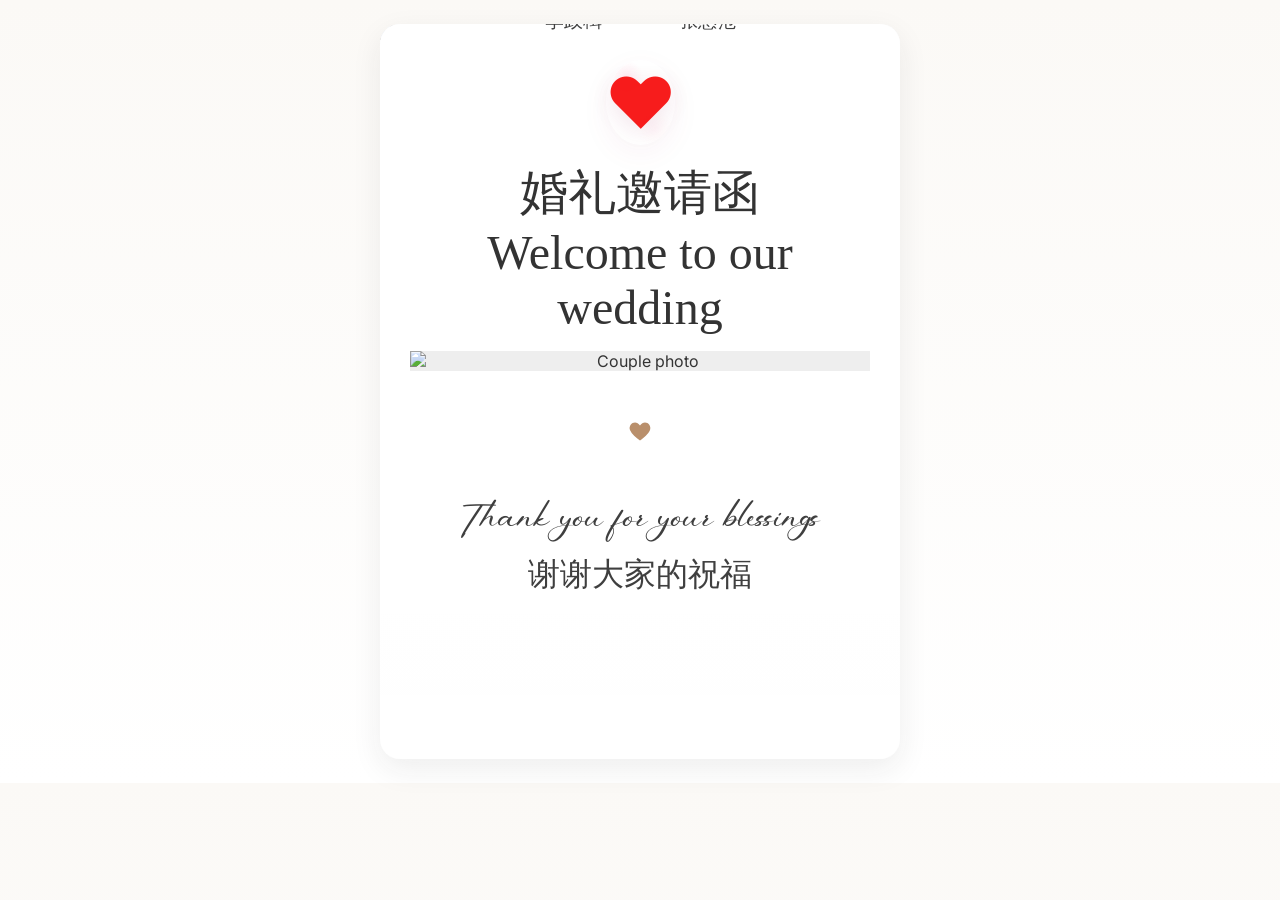
==== Invitation.html @ a746b394 "Initial commit" ====
<!doctype html>
<html lang="en">

<head>
	<meta charset="utf-8" />
	<meta name="viewport" content="width=device-width,initial-scale=1" />
	<title>Aaron & Fionne — Wedding Invitation</title>
	<meta name="description" content="E-invitation" />
	<link
		href="https://fonts.googleapis.com/css2?family=Playfair+Display:wght@400;700&family=Inter:wght@300;400;600&display=swap"
		rel="stylesheet">
	<link href="style.css" rel="stylesheet" />
	<script src="script.js"></script>
</head>

<body>
	<div class="invite-wrap" role="main">
		<div class="photo" id="photo">
			<img src="Images/KEN01933.jpg" alt="Couple photo" />
			<div class="image-overlay">
				<div class="image-date">3&nbsp;&nbsp;.&nbsp;&nbsp;7</div>
				<div class="image-chinese">我们的婚礼</div>
				<div class="image-english">Our Wedding</div>
			</div>

			<div class="name-overlay">
				<div>
					<div>
						Aaron
					</div>
					<div>
						李政穁
					</div>
				</div>
				<div class="separator">
					/
				</div>
				<div>
					<div>
						Fionne
					</div>
					<div>
						张惠范
					</div>
				</div>
			</div>
		</div>

		<div class="heart-spawn">
			<div class="heart-wrap" id="heartWrap">
				<div class="large-heart">❤</div>
			</div>
		</div>

		<div class="invitation">
			<div>婚礼邀请函</div>
			<div>Welcome to our wedding</div>
		</div>

		<div class="photo">
			<img src="Images/KEN01935.jpg" alt="Couple photo" />
		</div>

		<div class="heart-separator">
			<svg xmlns="http://www.w3.org/2000/svg" xmlns:xlink="http://www.w3.org/1999/xlink" width="25" height="25"
				viewBox="0 0 3750 3750">
				<path fill-rule="evenodd" fill="#b98f6b" fill-opacity="1"
					d="M 1133.289062 511.320312 C 618.332031 509.621094 162.609375 1032.890625 372.984375 1654.179688 C 615.015625 2268.519531 1285.769531 2803.085938 1875 3238.683594 C 2464.230469 2803.085938 3134.980469 2268.519531 3377.019531 1654.179688 C 3587.390625 1032.890625 3131.671875 509.621094 2616.710938 511.320312 C 2356.199219 512.179688 2087.269531 652.390625 1875 977.21875 C 1662.730469 652.390625 1393.808594 512.179688 1133.289062 511.320312 Z M 1133.289062 511.320312 " />
			</svg>
		</div>

		<div id="countdown" class="countdown" aria-live="polite">
			<div class="unit" data-unit="days">
				<div class="value" id="days">--</div>
				<span class="label">Days</span>
			</div>
			<div class="unit" data-unit="hours">
				<div class="value" id="hours">--</div>
				<span class="label">Hours</span>
			</div>
			<div class="unit" data-unit="minutes">
				<div class="value" id="minutes">--</div>
				<span class="label">Minutes</span>
			</div>
			<div class="unit" data-unit="seconds">
				<div class="value" id="seconds">--</div>
				<span class="label">Seconds</span>
			</div>
		</div>

		<div id="celebrate" class="celebrate" style="display:none;">
			<div>
				Thank you for your blessings
			</div>
			<div>
				谢谢大家的祝福
			</div>
		</div>

		<aside class="panel">
			<div class="photo" id="photo">
				<!-- Replace this image with your own photo; keep aspect ratio 3:2 -->
				<img
					src="https://images.unsplash.com/photo-1500048993953-df9a1f2f1f0b?q=80&w=1200&auto=format&fit=crop&ixlib=rb-4.0.3&s=placeholder"
					alt="Couple photo" />
			</div>

			<div class="info">
				<div style="font-family:Playfair Display,serif;font-size:20px;">You're invited</div>
				<div class="when">Ceremony · 6:00 PM</div>
				<div class="location">Grand Hotel — 123 Wedding St, Kuala Lumpur</div>
			</div>

			<div style="width:100%;display:flex;gap:12px;justify-content:center">
				<a class="btn btn-secondary" href="#" id="mapLink">View map</a>
				<a class="btn btn-secondary" href="#" id="contactLink">Contact</a>
			</div>
		</aside>
	</div>

	<!-- RSVP Modal -->
	<div class="modal" id="modal">
		<div class="modal-card" role="dialog" aria-modal="true" aria-labelledby="modalTitle">
			<h3 id="modalTitle">RSVP</h3>
			<div class="field">
				<label>Name</label>
				<input id="r_name" placeholder="Your full name" />
			</div>
			<div class="field">
				<label>Attending</label>
				<select id="r_attend">
					<option value="yes">Yes — I will attend</option>
					<option value="no">No — Sorry I can’t make it</option>
				</select>
			</div>
			<div class="field">
				<label>Message (optional)</label>
				<textarea id="r_msg" rows="3" placeholder="A short message"></textarea>
			</div>
			<div style="display:flex;gap:10px;justify-content:flex-end">
				<button class="btn btn-secondary" id="closeModal">Cancel</button>
				<button class="btn btn-primary" id="saveRsvp">Send RSVP</button>
			</div>
		</div>
	</div>

	<script>
		// ---- Replace these placeholders with your data ----
		const HOST = window.location.origin; // used to build calendar link if desired
		const event = {
			title: 'Aaron & Lina Wedding',
			start: '20260606T100000Z', // UTC time in YYYYMMDDTHHMMSSZ (edit to your actual UTC time)
			location: 'Grand Hotel, Kuala Lumpur',
			description: 'Join us to celebrate our wedding.'
		};
		// --------------------------------------------------

		const modal = document.getElementById('modal');
		document.getElementById('openRsvp').addEventListener('click', () => modal.style.display = 'flex');
		document.getElementById('closeModal').addEventListener('click', () => modal.style.display = 'none');

		document.getElementById('saveRsvp').addEventListener('click', () => {
			const name = document.getElementById('r_name').value.trim();
			const attend = document.getElementById('r_attend').value;
			const msg = document.getElementById('r_msg').value.trim();
			if (!name) { alert('Please enter your name'); return; }
			// For static hosting we save to localStorage as a demo. You can replace this with a fetch to Formspree/NetlifyForms.
			const replies = JSON.parse(localStorage.getItem('rsvps') || '[]');
			replies.push({ name, attend, msg, ts: new Date().toISOString() });
			localStorage.setItem('rsvps', JSON.stringify(replies));
			alert('Thank you — your RSVP has been recorded (demo).');
			modal.style.display = 'none';
		});

		// Add to calendar (simple ICS download)
		document.getElementById('addToCal').addEventListener('click', function (e) {
			e.preventDefault();
			const ics = [
				'BEGIN:VCALENDAR',
				'VERSION:2.0',
				'PRODID:-//YourWedding//EN',
				'BEGIN:VEVENT',
				'UID:' + (Date.now()) + '@yourwedding',
				'DTSTAMP:' + (new Date()).toISOString().replace(/[-:]/g, '').split('.')[0] + 'Z',
				'DTSTART:' + event.start,
				'SUMMARY:' + event.title,
				'LOCATION:' + event.location,
				'DESCRIPTION:' + event.description,
				'END:VEVENT',
				'END:VCALENDAR'
			].join('\r\n');
			const blob = new Blob([ics], { type: 'text/calendar' });
			const url = URL.createObjectURL(blob);
			const a = document.createElement('a'); a.href = url; a.download = 'invite.ics'; document.body.appendChild(a); a.click(); a.remove();
			URL.revokeObjectURL(url);
		});

		// Map link (uses Google Maps search)
		document.getElementById('mapLink').addEventListener('click', function (e) {
			e.preventDefault();
			const q = encodeURIComponent('Grand Hotel Kuala Lumpur');
			window.open('https://www.google.com/maps/search/?api=1&query=' + q, '_blank');
		});

		// Contact — opens mail client
		document.getElementById('contactLink').addEventListener('click', function (e) {
			e.preventDefault();
			window.location.href = 'mailto:youremail@example.com?subject=' + encodeURIComponent('Wedding RSVP/Question');
		});

		// small accessibility: close modal on outside click
		modal.addEventListener('click', (ev) => { if (ev.target === modal) modal.style.display = 'none'; });
	</script>
</body>

</html>
---- style.css ----
@font-face {
  font-family: "RusticRoadway";
  src: url("Fonts/RusticRoadway.otf") format("truetype");
  font-weight: normal;
  font-style: normal;
}

@font-face {
  font-family: "Hanyi";
  src: url("Fonts/HanyiSentySpringTripRegular.ttf") format("truetype");
  font-weight: normal;
  font-style: normal;
}

@keyframes pop {
  0% {
    transform: scale(1);
  }

  35% {
    transform: scale(1.12) rotate(-1deg);
  }

  70% {
    transform: scale(0.98) rotate(1deg);
  }

  100% {
    transform: scale(1);
  }
}

@keyframes heartbeat {
  0% {
    transform: scale(1) rotate(-8deg);
  }

  14% {
    transform: scale(1.12) rotate(-4deg);
  }

  28% {
    transform: scale(1) rotate(0deg);
  }

  42% {
    transform: scale(1.08) rotate(3deg);
  }

  100% {
    transform: scale(1) rotate(-8deg);
  }
}

@keyframes floatUp {
  0% {
    transform: translateY(40px) scale(0.9);
    opacity: 0;
  }

  10% {
    opacity: 1;
  }

  100% {
    transform: translateY(-200px) scale(1.05);
    opacity: 0;
  }
}

:root {
  --bg: #fbf9f6;
  --card: #ffffff;
  --accent: #b98f6b;
  --muted: #7a6d62;
  --shadow: 0 10px 30px rgba(36, 36, 36, 0.08);
  --radius: 18px;
}

* {
  box-sizing: border-box;
}

html,
body {
  height: auto;
}

body {
  margin: 0;
  font-family: Inter, system-ui, Arial;
  background: linear-gradient(180deg, var(--bg), #fff);
  color: #333;
  -webkit-font-smoothing: antialiased;
  -moz-osx-font-smoothing: grayscale;
  display: flex;
  align-items: center;
  justify-content: center;
  padding: 24px;
  overflow-y: auto;
}

.invite-wrap {
  position: relative;
  width: 100%;
  max-width: 520px;
  background: var(--card);
  border-radius: 20px;
  box-shadow: var(--shadow);
  overflow: hidden;
  display: grid;
  grid-template-columns: 1fr;
  min-height: auto;
  padding: 0 30px;
  gap: 1rem;
  text-align: center;

  .photo {
    width: auto;
    height: 100%;
    background: #eee;
    display: flex;
    align-items: center;
    justify-content: center;
    overflow: hidden;
    position: relative;
    &:first-of-type {
      margin: 0 -30px;

      &::before {
        content: "";
        position: absolute;
        top: 0;
        left: 0;
        width: 100%;
        height: min(20rem, 45vw);
        background: linear-gradient(
          to bottom,
          var(--card) 20%,
          transparent 100%
        );
        filter: blur(0px);
        z-index: 1;
      }

      &::after {
        content: "";
        position: absolute;
        bottom: 0;
        left: 0;
        width: 100%;
        height: min(20rem, 45vw);
        background: linear-gradient(to top, var(--card) 20%, transparent 100%);
        filter: blur(0px);
        z-index: 1;
      }
    }

    img {
      width: 100%;
      height: 100%;
      object-fit: cover;
    }

    .image-overlay {
      position: absolute;
      top: min(10vw, 5rem);
      font-family: "RusticRoadway";
      color: #3f3f3f;
      z-index: 2;

      .image-date,
      .image-english {
        font-style: italic;
        font-size: min(10vw, 2.5rem);
      }

      .image-chinese {
        font-size: min(15vw, 4rem);
        color: #3f3f3f;
      }
    }

    .name-overlay {
      position: absolute;
      bottom: 10px;
      font-family: "RusticRoadway";
      color: #3f3f3f;
      z-index: 2;
      display: flex;
      font-size: min(15vw, 1.2rem);

      .separator {
        margin: auto;
        padding: 0 30px;
      }
    }
  }

  .heart-separator {
    margin: 2rem 0;
    svg {
      width: 100%;
    }
  }

  .invitation {
    font-family: "Hanyi";
    font-size: min(10vw, 3rem);
  }

  .countdown {
    font-family: "RusticRoadway";
    display: flex;
    gap: 5px;
    align-items: center;
    justify-content: center;
    flex-wrap: wrap;
    color: #3f3f3f;

    .unit {
      min-width: 80px;
      transform-origin: center;
      transition: transform 0.25s ease;

      .value {
        font-weight: 700;
    		font-size: min(7vw, .8rem);
        letter-spacing: 0.6px;
      }

      .label {
        display: block;
        margin-top: 6px;
    		font-size: min(5vw, .6rem);
        text-transform: uppercase;
        letter-spacing: 1px;
      }
    }

    .unit.changed {
      animation: pop 0.45s cubic-bezier(0.2, 0.9, 0.3, 1);
    }
  }

  .heart-spawn {
    display: flex;
    align-items: center;
    justify-content: center;
    position: relative;
    color: #f71010;
    z-index: 3;

    .heart-wrap {
      border-radius: 50%;
      background: radial-gradient(
          circle at 30% 20%,
          rgba(255, 122, 162, 0.14),
          transparent 20%
        ),
        radial-gradient(
          circle at 70% 80%,
          rgba(255, 179, 201, 0.12),
          transparent 22%
        );
      position: relative;
      box-shadow: 0 8px 30px rgba(157, 42, 92, 0.05),
        inset 0 1px 0 rgba(255, 255, 255, 0.6);
    }

    .large-heart {
      font-size: 70px;
      transform-origin: center;
      animation: heartbeat 1.6s ease-in-out infinite;
      filter: drop-shadow(0 6px 12px rgba(157, 42, 92, 0.12));
      color: var(--accent1);
      opacity: 0.95;
    }

    /* floating hearts around */
    .floating-heart {
      position: absolute;
      top: 0;
      left: 0;
      pointer-events: none;
      font-size: 14px;
      opacity: 0.85;
      animation: floatUp linear forwards;
    }
  }

  .celebrate {
    font-family: "RusticRoadway";
    color: #3f3f3f;
    font-size: min(15vw, 2rem);
  }
}

.btn {
  padding: 12px 18px;
  border-radius: 12px;
  border: 0;
  cursor: pointer;
  font-weight: 600;
}

.btn-primary {
  background: var(--accent);
  color: white;
  box-shadow: 0 6px 18px rgba(185, 143, 107, 0.24);
}

.btn-secondary {
  background: transparent;
  border: 1px solid #eee;
  color: var(--muted);
}

.quote {
  font-style: italic;
  color: #a08b7b;
}

.info {
  width: 100%;
  display: flex;
  flex-direction: column;
  gap: 8px;
  align-items: center;
}

.info .when {
  font-weight: 600;
}

.location {
  font-size: 14px;
  color: var(--muted);
  text-align: center;
}

/* modal */
.modal {
  position: fixed;
  inset: 0;
  display: none;
  align-items: center;
  justify-content: center;
  background: rgba(0, 0, 0, 0.45);
  z-index: 50;
}

.modal-card {
  background: white;
  padding: 22px;
  border-radius: 14px;
  min-width: 320px;
  box-shadow: var(--shadow);
}

.field {
  display: flex;
  flex-direction: column;
  gap: 6px;
  margin-bottom: 12px;
}

input,
textarea {
  padding: 10px;
  border-radius: 8px;
  border: 1px solid #eee;
  font-size: 15px;
}

/* responsive */
@media (max-width: 520px) {
  body {
    padding: 0;
  }

  .invite-wrap {
    border-radius: 0;
  }
}
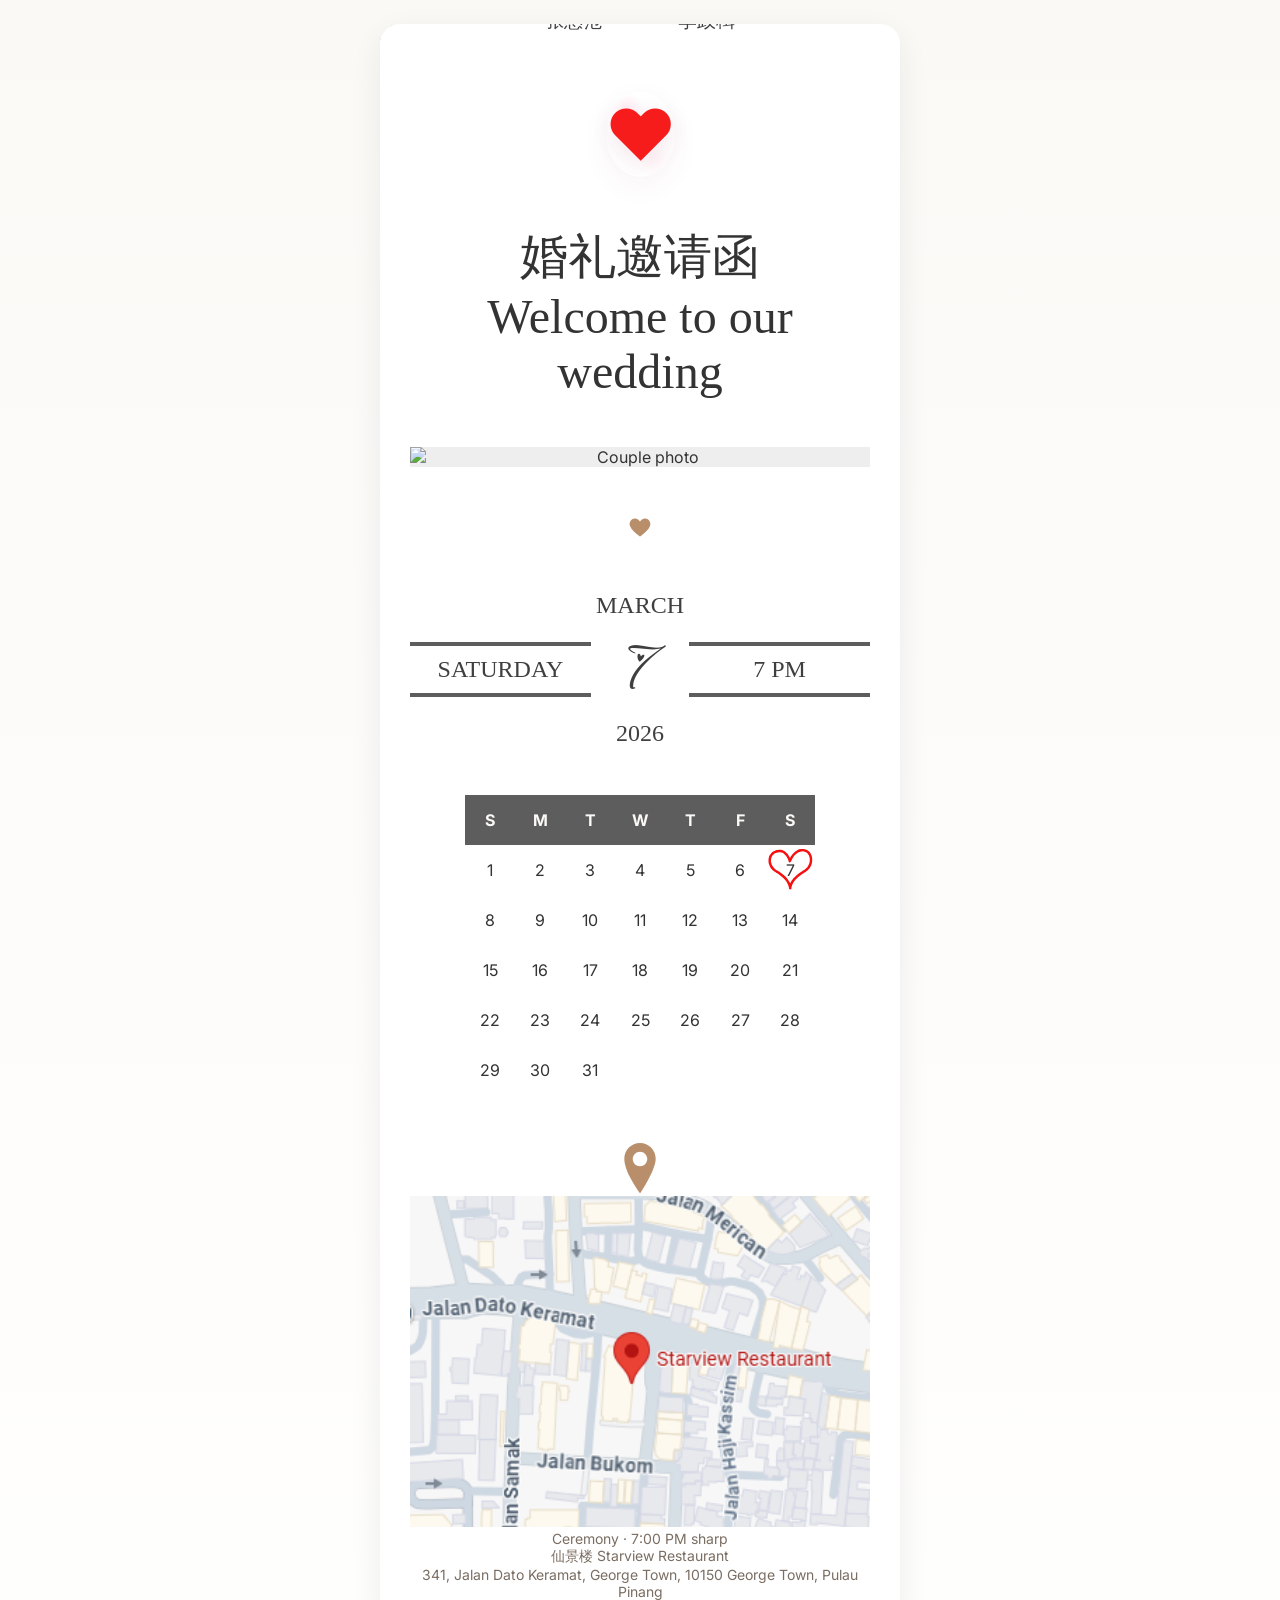
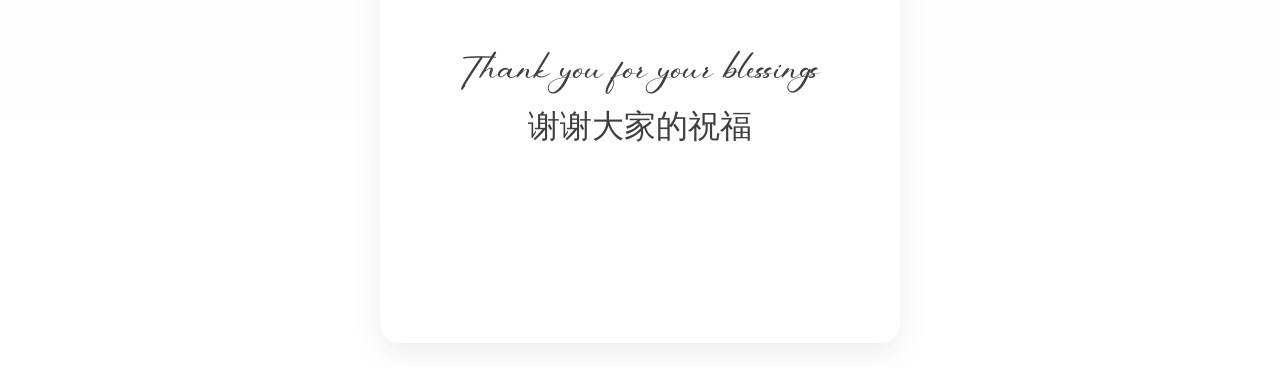
==== commit 52477da5: "Update" ====
--- a/Invitation.html
+++ b/Invitation.html
@@ -1,216 +1,382 @@
-<!doctype html>
+<!DOCTYPE html>
 <html lang="en">
-
-<head>
-	<meta charset="utf-8" />
-	<meta name="viewport" content="width=device-width,initial-scale=1" />
-	<title>Aaron & Fionne — Wedding Invitation</title>
-	<meta name="description" content="E-invitation" />
-	<link
-		href="https://fonts.googleapis.com/css2?family=Playfair+Display:wght@400;700&family=Inter:wght@300;400;600&display=swap"
-		rel="stylesheet">
-	<link href="style.css" rel="stylesheet" />
-	<script src="script.js"></script>
-</head>
-
-<body>
-	<div class="invite-wrap" role="main">
-		<div class="photo" id="photo">
-			<img src="Images/KEN01933.jpg" alt="Couple photo" />
-			<div class="image-overlay">
-				<div class="image-date">3&nbsp;&nbsp;.&nbsp;&nbsp;7</div>
-				<div class="image-chinese">我们的婚礼</div>
-				<div class="image-english">Our Wedding</div>
-			</div>
-
-			<div class="name-overlay">
-				<div>
-					<div>
-						Aaron
-					</div>
-					<div>
-						李政穁
-					</div>
-				</div>
-				<div class="separator">
-					/
-				</div>
-				<div>
-					<div>
-						Fionne
-					</div>
-					<div>
-						张惠范
-					</div>
-				</div>
-			</div>
-		</div>
-
-		<div class="heart-spawn">
-			<div class="heart-wrap" id="heartWrap">
-				<div class="large-heart">❤</div>
-			</div>
-		</div>
-
-		<div class="invitation">
-			<div>婚礼邀请函</div>
-			<div>Welcome to our wedding</div>
-		</div>
-
-		<div class="photo">
-			<img src="Images/KEN01935.jpg" alt="Couple photo" />
-		</div>
-
-		<div class="heart-separator">
-			<svg xmlns="http://www.w3.org/2000/svg" xmlns:xlink="http://www.w3.org/1999/xlink" width="25" height="25"
-				viewBox="0 0 3750 3750">
-				<path fill-rule="evenodd" fill="#b98f6b" fill-opacity="1"
-					d="M 1133.289062 511.320312 C 618.332031 509.621094 162.609375 1032.890625 372.984375 1654.179688 C 615.015625 2268.519531 1285.769531 2803.085938 1875 3238.683594 C 2464.230469 2803.085938 3134.980469 2268.519531 3377.019531 1654.179688 C 3587.390625 1032.890625 3131.671875 509.621094 2616.710938 511.320312 C 2356.199219 512.179688 2087.269531 652.390625 1875 977.21875 C 1662.730469 652.390625 1393.808594 512.179688 1133.289062 511.320312 Z M 1133.289062 511.320312 " />
-			</svg>
-		</div>
-
-		<div id="countdown" class="countdown" aria-live="polite">
-			<div class="unit" data-unit="days">
-				<div class="value" id="days">--</div>
-				<span class="label">Days</span>
-			</div>
-			<div class="unit" data-unit="hours">
-				<div class="value" id="hours">--</div>
-				<span class="label">Hours</span>
-			</div>
-			<div class="unit" data-unit="minutes">
-				<div class="value" id="minutes">--</div>
-				<span class="label">Minutes</span>
-			</div>
-			<div class="unit" data-unit="seconds">
-				<div class="value" id="seconds">--</div>
-				<span class="label">Seconds</span>
-			</div>
-		</div>
-
-		<div id="celebrate" class="celebrate" style="display:none;">
-			<div>
-				Thank you for your blessings
-			</div>
-			<div>
-				谢谢大家的祝福
-			</div>
-		</div>
-
-		<aside class="panel">
-			<div class="photo" id="photo">
-				<!-- Replace this image with your own photo; keep aspect ratio 3:2 -->
-				<img
-					src="https://images.unsplash.com/photo-1500048993953-df9a1f2f1f0b?q=80&w=1200&auto=format&fit=crop&ixlib=rb-4.0.3&s=placeholder"
-					alt="Couple photo" />
-			</div>
-
-			<div class="info">
-				<div style="font-family:Playfair Display,serif;font-size:20px;">You're invited</div>
-				<div class="when">Ceremony · 6:00 PM</div>
-				<div class="location">Grand Hotel — 123 Wedding St, Kuala Lumpur</div>
-			</div>
-
-			<div style="width:100%;display:flex;gap:12px;justify-content:center">
-				<a class="btn btn-secondary" href="#" id="mapLink">View map</a>
-				<a class="btn btn-secondary" href="#" id="contactLink">Contact</a>
-			</div>
-		</aside>
-	</div>
-
-	<!-- RSVP Modal -->
-	<div class="modal" id="modal">
-		<div class="modal-card" role="dialog" aria-modal="true" aria-labelledby="modalTitle">
-			<h3 id="modalTitle">RSVP</h3>
-			<div class="field">
-				<label>Name</label>
-				<input id="r_name" placeholder="Your full name" />
-			</div>
-			<div class="field">
-				<label>Attending</label>
-				<select id="r_attend">
-					<option value="yes">Yes — I will attend</option>
-					<option value="no">No — Sorry I can’t make it</option>
-				</select>
-			</div>
-			<div class="field">
-				<label>Message (optional)</label>
-				<textarea id="r_msg" rows="3" placeholder="A short message"></textarea>
-			</div>
-			<div style="display:flex;gap:10px;justify-content:flex-end">
-				<button class="btn btn-secondary" id="closeModal">Cancel</button>
-				<button class="btn btn-primary" id="saveRsvp">Send RSVP</button>
-			</div>
-		</div>
-	</div>
-
-	<script>
-		// ---- Replace these placeholders with your data ----
-		const HOST = window.location.origin; // used to build calendar link if desired
-		const event = {
-			title: 'Aaron & Lina Wedding',
-			start: '20260606T100000Z', // UTC time in YYYYMMDDTHHMMSSZ (edit to your actual UTC time)
-			location: 'Grand Hotel, Kuala Lumpur',
-			description: 'Join us to celebrate our wedding.'
-		};
-		// --------------------------------------------------
-
-		const modal = document.getElementById('modal');
-		document.getElementById('openRsvp').addEventListener('click', () => modal.style.display = 'flex');
-		document.getElementById('closeModal').addEventListener('click', () => modal.style.display = 'none');
-
-		document.getElementById('saveRsvp').addEventListener('click', () => {
-			const name = document.getElementById('r_name').value.trim();
-			const attend = document.getElementById('r_attend').value;
-			const msg = document.getElementById('r_msg').value.trim();
-			if (!name) { alert('Please enter your name'); return; }
-			// For static hosting we save to localStorage as a demo. You can replace this with a fetch to Formspree/NetlifyForms.
-			const replies = JSON.parse(localStorage.getItem('rsvps') || '[]');
-			replies.push({ name, attend, msg, ts: new Date().toISOString() });
-			localStorage.setItem('rsvps', JSON.stringify(replies));
-			alert('Thank you — your RSVP has been recorded (demo).');
-			modal.style.display = 'none';
-		});
-
-		// Add to calendar (simple ICS download)
-		document.getElementById('addToCal').addEventListener('click', function (e) {
-			e.preventDefault();
-			const ics = [
-				'BEGIN:VCALENDAR',
-				'VERSION:2.0',
-				'PRODID:-//YourWedding//EN',
-				'BEGIN:VEVENT',
-				'UID:' + (Date.now()) + '@yourwedding',
-				'DTSTAMP:' + (new Date()).toISOString().replace(/[-:]/g, '').split('.')[0] + 'Z',
-				'DTSTART:' + event.start,
-				'SUMMARY:' + event.title,
-				'LOCATION:' + event.location,
-				'DESCRIPTION:' + event.description,
-				'END:VEVENT',
-				'END:VCALENDAR'
-			].join('\r\n');
-			const blob = new Blob([ics], { type: 'text/calendar' });
-			const url = URL.createObjectURL(blob);
-			const a = document.createElement('a'); a.href = url; a.download = 'invite.ics'; document.body.appendChild(a); a.click(); a.remove();
-			URL.revokeObjectURL(url);
-		});
-
-		// Map link (uses Google Maps search)
-		document.getElementById('mapLink').addEventListener('click', function (e) {
-			e.preventDefault();
-			const q = encodeURIComponent('Grand Hotel Kuala Lumpur');
-			window.open('https://www.google.com/maps/search/?api=1&query=' + q, '_blank');
-		});
-
-		// Contact — opens mail client
-		document.getElementById('contactLink').addEventListener('click', function (e) {
-			e.preventDefault();
-			window.location.href = 'mailto:youremail@example.com?subject=' + encodeURIComponent('Wedding RSVP/Question');
-		});
-
-		// small accessibility: close modal on outside click
-		modal.addEventListener('click', (ev) => { if (ev.target === modal) modal.style.display = 'none'; });
-	</script>
-</body>
-
-</html>+  <head>
+    <meta charset="utf-8" />
+    <meta name="viewport" content="width=device-width,initial-scale=1" />
+    <title>Aaron & Fionne — Wedding Invitation</title>
+    <meta name="description" content="E-invitation" />
+    <link
+      href="https://fonts.googleapis.com/css2?family=Playfair+Display:wght@400;700&family=Inter:wght@300;400;600&display=swap"
+      rel="stylesheet"
+    />
+    <link href="style.css" rel="stylesheet" />
+    <script src="script.js"></script>
+  </head>
+
+  <body>
+    <div class="invite-wrap" role="main">
+      <div class="photo" id="photo">
+        <img src="Images/KEN01933.jpg" alt="Couple photo" />
+        <div class="image-overlay">
+          <div class="image-date">3&nbsp;&nbsp;.&nbsp;&nbsp;7</div>
+          <div class="image-chinese">我们的婚礼</div>
+          <div class="image-english">Our Wedding</div>
+        </div>
+
+        <div class="name-overlay">
+          <div>
+            <div>Fionne</div>
+            <div>张惠范</div>
+          </div>
+          <div class="separator">/</div>
+          <div>
+            <div>Aaron</div>
+            <div>李政穁</div>
+          </div>
+        </div>
+      </div>
+
+      <div class="heart-spawn">
+        <div class="heart-wrap" id="heartWrap">
+          <div class="large-heart">❤</div>
+        </div>
+      </div>
+
+      <div class="invitation">
+        <div>婚礼邀请函</div>
+        <div>Welcome to our wedding</div>
+      </div>
+
+      <div class="photo">
+        <img src="Images/KEN01935.jpg" alt="Couple photo" />
+      </div>
+
+      <div class="heart-separator">
+        <svg
+          xmlns="http://www.w3.org/2000/svg"
+          xmlns:xlink="http://www.w3.org/1999/xlink"
+          width="25"
+          height="25"
+          viewBox="0 0 3750 3750"
+        >
+          <path
+            fill-rule="evenodd"
+            fill="#b98f6b"
+            fill-opacity="1"
+            d="M 1133.289062 511.320312 C 618.332031 509.621094 162.609375 1032.890625 372.984375 1654.179688 C 615.015625 2268.519531 1285.769531 2803.085938 1875 3238.683594 C 2464.230469 2803.085938 3134.980469 2268.519531 3377.019531 1654.179688 C 3587.390625 1032.890625 3131.671875 509.621094 2616.710938 511.320312 C 2356.199219 512.179688 2087.269531 652.390625 1875 977.21875 C 1662.730469 652.390625 1393.808594 512.179688 1133.289062 511.320312 Z M 1133.289062 511.320312 "
+          />
+        </svg>
+      </div>
+
+      <div class="date">
+        <div class="date-side">SATURDAY</div>
+        <div class="date-middle">
+          <div>MARCH</div>
+          <div class="date-date">7</div>
+          <div>2026</div>
+        </div>
+        <div class="date-side">7 PM</div>
+      </div>
+
+      <div class="calendar">
+        <table class="calendar-table">
+          <thead>
+            <tr>
+              <th>S</th>
+              <th>M</th>
+              <th>T</th>
+              <th>W</th>
+              <th>T</th>
+              <th>F</th>
+              <th>S</th>
+            </tr>
+          </thead>
+          <tbody>
+            <tr>
+              <td>1</td>
+              <td>2</td>
+              <td>3</td>
+              <td>4</td>
+              <td>5</td>
+              <td>6</td>
+              <td class="wedding-day">
+                7
+                <span class="wedding-heart">
+                  <svg
+                    xmlns="http://www.w3.org/2000/svg"
+                    xmlns:xlink="http://www.w3.org/1999/xlink"
+                    viewBox="0 0 5000 5000"
+                  >
+                    <path
+                      fill-rule="evenodd"
+                      fill="#f71010"
+                      fill-opacity="1"
+                      stroke="#f71010"
+                      stroke-width="1.5"
+                      vector-effect="non-scaling-stroke"
+                      d="M 2486.929688 1682.75 C 2569.671875 1501.21875 2674.558594 1326.75 2805.28125 1167.648438 C 2934.988281 1009.78125 3093.601562 865.929688 3291.050781 771.828125 C 3385.378906 726.878906 3487.601562 694.429688 3593.851562 679.019531 C 3680.078125 666.519531 3768.269531 664 3855.128906 673 C 3915.511719 679.261719 3974.738281 691.230469 4031.800781 709.5 C 4073.488281 722.839844 4114.28125 738.808594 4152.5 758.539062 C 4191.441406 778.640625 4228.558594 801.070312 4263.199219 826.441406 C 4288.238281 844.769531 4312.078125 864.351562 4334.578125 885.019531 C 4449.371094 990.519531 4526.449219 1122.578125 4576.769531 1259.980469 C 4598.679688 1319.808594 4615.5 1381.308594 4626.648438 1443.339844 C 4639.109375 1512.589844 4646.648438 1582.230469 4648.28125 1652.320312 C 4649.679688 1713.039062 4647.039062 1773.839844 4640.558594 1834.308594 C 4608.398438 2134.238281 4479.800781 2432.101562 4246.539062 2658.171875 C 4212.148438 2691.488281 4175.300781 2722.960938 4136.628906 2752.53125 C 4108.269531 2774.230469 4078.929688 2795.078125 4048.410156 2814.460938 C 4013.71875 2836.488281 3977.308594 2856.429688 3941.351562 2876.820312 C 3899.03125 2900.820312 3888.050781 2906.800781 3850.710938 2928.808594 C 3770.25 2976.230469 3691.628906 3026.039062 3615.25 3078.300781 C 3382.238281 3237.75 3167.378906 3418.558594 2989.429688 3625.140625 C 2879.011719 3753.308594 2781.78125 3891.199219 2708.53125 4038.3125 C 2658.730469 4138.3125 2617.25 4241.414062 2591.179688 4348.117188 C 2577.769531 4402.972656 2567.28125 4458.695312 2565.890625 4514.867188 L 2565.878906 4514.867188 L 2565.890625 4515.867188 C 2565.730469 4542.113281 2544.46875 4563.34375 2518.230469 4563.460938 C 2489.421875 4563.589844 2469.488281 4538.621094 2470.140625 4515.296875 L 2470.128906 4515.296875 C 2468.441406 4460.285156 2458.378906 4405.800781 2445.75 4351.96875 C 2424.398438 4261 2391.519531 4172.445312 2352.808594 4086 C 2297.871094 3963.320312 2226.429688 3846.820312 2144.078125 3736.378906 C 1979.191406 3515.269531 1770.039062 3321.53125 1537.988281 3152.539062 C 1435.628906 3078.011719 1328.449219 3008.359375 1217.628906 2943.589844 C 1163.070312 2911.699219 1107.039062 2881.691406 1053.539062 2848.441406 C 1004.191406 2817.769531 957.34375 2784.328125 912.410156 2748.941406 C 873.644531 2718.410156 836.882812 2685.820312 802.011719 2651.949219 C 705.761719 2558.460938 624.492188 2453.339844 562.335938 2340.140625 C 440.839844 2118.871094 391.652344 1867.738281 422.714844 1624.070312 C 449.867188 1411.109375 543.566406 1200.390625 708.210938 1038.828125 C 779.949219 968.429688 864.855469 907.589844 959.542969 861.738281 C 982.84375 850.460938 999.601562 842.839844 1023.820312 833.101562 C 1078.539062 811.089844 1135.71875 793.828125 1193.980469 780.378906 C 1311.171875 753.320312 1434.628906 742.550781 1555.210938 756.871094 C 1598.160156 761.96875 1640.390625 770.738281 1681.679688 782.128906 C 1729.519531 795.328125 1775.929688 811.75 1819.929688 832.761719 C 1865.039062 854.300781 1908.449219 879.058594 1949.179688 906.398438 C 2123.160156 1023.179688 2246.671875 1187.710938 2339.898438 1358.421875 C 2355.058594 1386.171875 2369.960938 1415.191406 2383.71875 1443.300781 C 2399.410156 1475.351562 2415.011719 1509.328125 2429.351562 1541.921875 C 2449.828125 1588.460938 2469.128906 1635.390625 2486.929688 1682.75 Z M 2518.199219 4252.199219 C 2460.640625 4060.046875 2364.128906 3877.96875 2243.039062 3709.898438 C 2153.480469 3585.589844 2050.539062 3468.648438 1937.238281 3359.949219 C 1832.769531 3259.710938 1719.351562 3166.441406 1600.210938 3079.441406 C 1507.210938 3011.53125 1410.480469 2947.621094 1310.609375 2887.488281 C 1280.269531 2869.21875 1262.339844 2858.738281 1232.351562 2841.589844 C 1196.96875 2821.359375 1161.140625 2801.679688 1126.421875 2780.601562 C 1074.78125 2749.261719 1025.519531 2715.398438 978.367188 2679.140625 C 930.710938 2642.480469 886.28125 2602.480469 845.09375 2560.359375 C 661.371094 2372.480469 545.175781 2136.988281 516.082031 1891.820312 C 494.886719 1713.21875 519.316406 1529 596.632812 1361.941406 C 621.421875 1308.378906 651.695312 1256.691406 687.648438 1208.109375 C 702.03125 1188.679688 717.210938 1169.578125 733.550781 1151.339844 C 761.121094 1120.570312 790.628906 1091.300781 822.78125 1064.058594 C 863.214844 1029.800781 907.007812 998.679688 954.484375 972.050781 C 1012.839844 939.308594 1075.980469 912.890625 1141.519531 892.910156 C 1226.621094 866.96875 1315.289062 851.308594 1405.359375 846.878906 C 1446.089844 844.871094 1487.121094 846.269531 1527.609375 850.480469 C 1590.839844 857.050781 1653.078125 870.648438 1711.96875 891.730469 C 1805.550781 925.21875 1890.308594 975.71875 1963.699219 1035.878906 C 2021.320312 1083.121094 2072.039062 1136.148438 2118.859375 1191.558594 C 2155.910156 1235.421875 2189.851562 1281.351562 2221.089844 1328.488281 C 2273.179688 1407.089844 2317.550781 1489.609375 2353.921875 1574.601562 C 2389.019531 1656.640625 2418.148438 1740.738281 2436.691406 1826.839844 C 2441.648438 1847.160156 2459.371094 1861.808594 2480.261719 1862.878906 C 2501.148438 1863.960938 2520.269531 1851.191406 2527.289062 1831.480469 C 2562.699219 1736.691406 2607.390625 1644.738281 2656.921875 1554.910156 C 2718.328125 1443.519531 2789.140625 1336.070312 2871.601562 1235.359375 C 2900.578125 1199.980469 2931.121094 1165.699219 2962.800781 1132.109375 C 3002.859375 1089.628906 3046.378906 1049.328125 3092.261719 1011.570312 C 3179.410156 939.828125 3277.960938 876.339844 3387.730469 833.121094 C 3431.980469 815.699219 3477.488281 800.96875 3524.320312 789.648438 C 3571.140625 778.339844 3618.890625 770.519531 3667.179688 765.828125 C 3744.078125 758.351562 3822.941406 762.140625 3898.78125 775.171875 C 3953.890625 784.640625 4007.71875 799.761719 4058.410156 820.859375 C 4091.660156 834.691406 4123.789062 850.878906 4154.140625 869.050781 C 4289.539062 950.058594 4386.480469 1072.351562 4449.378906 1202.640625 C 4466.371094 1237.820312 4480.660156 1273.769531 4493.53125 1310.230469 C 4503.890625 1339.601562 4512.5 1369.519531 4519.808594 1399.558594 C 4528.820312 1436.570312 4536.519531 1473.890625 4541.46875 1511.488281 C 4548.550781 1565.300781 4552.328125 1619.289062 4553.578125 1673.429688 C 4555.210938 1744.410156 4549.820312 1815.539062 4537.949219 1885.769531 C 4524.089844 1967.769531 4504.5 2049.140625 4475.929688 2128.269531 C 4402.050781 2332.859375 4273.160156 2525.960938 4088.121094 2669.808594 C 4058 2693.21875 4026.589844 2715.300781 3993.941406 2735.988281 C 3958.949219 2758.171875 3921.890625 2777.851562 3885.660156 2798.398438 C 3852.988281 2816.929688 3821.898438 2834.980469 3789.738281 2854.160156 C 3659.558594 2931.820312 3534.210938 3015.269531 3414.351562 3104.570312 C 3333.050781 3165.148438 3254.949219 3229.089844 3180.371094 3295.859375 C 3097.890625 3369.710938 3019.550781 3447.230469 2947.089844 3528.628906 C 2912.339844 3567.671875 2879.121094 3607.699219 2847.058594 3648.421875 C 2813.511719 3691.03125 2781.21875 3734.359375 2751 3778.808594 C 2650.28125 3926.941406 2569.179688 4085.789062 2518.199219 4252.199219 "
+                    />
+                  </svg>
+                </span>
+              </td>
+            </tr>
+            <tr>
+              <td>8</td>
+              <td>9</td>
+              <td>10</td>
+              <td>11</td>
+              <td>12</td>
+              <td>13</td>
+              <td>14</td>
+            </tr>
+            <tr>
+              <td>15</td>
+              <td>16</td>
+              <td>17</td>
+              <td>18</td>
+              <td>19</td>
+              <td>20</td>
+              <td>21</td>
+            </tr>
+            <tr>
+              <td>22</td>
+              <td>23</td>
+              <td>24</td>
+              <td>25</td>
+              <td>26</td>
+              <td>27</td>
+              <td>28</td>
+            </tr>
+            <tr>
+              <td>29</td>
+              <td>30</td>
+              <td>31</td>
+              <td></td>
+              <td></td>
+              <td></td>
+              <td></td>
+            </tr>
+          </tbody>
+        </table>
+      </div>
+
+      <div class="location">
+        <div class="location-icon">
+          <svg
+            fill="#b98f6b"
+            version="1.1"
+            xmlns="http://www.w3.org/2000/svg"
+            xmlns:xlink="http://www.w3.org/1999/xlink"
+            width="50px"
+            height="50px"
+            viewBox="0 0 425.963 425.963"
+            xml:space="preserve"
+          >
+            <g>
+              <path
+                d="M213.285,0h-0.608C139.114,0,79.268,59.826,79.268,133.361c0,48.202,21.952,111.817,65.246,189.081
+		c32.098,57.281,64.646,101.152,64.972,101.588c0.906,1.217,2.334,1.934,3.847,1.934c0.043,0,0.087,0,0.13-0.002
+		c1.561-0.043,3.002-0.842,3.868-2.143c0.321-0.486,32.637-49.287,64.517-108.976c43.03-80.563,64.848-141.624,64.848-181.482
+		C346.693,59.825,286.846,0,213.285,0z M274.865,136.62c0,34.124-27.761,61.884-61.885,61.884
+		c-34.123,0-61.884-27.761-61.884-61.884s27.761-61.884,61.884-61.884C247.104,74.736,274.865,102.497,274.865,136.62z"
+              />
+            </g>
+          </svg>
+        </div>
+        <div class="location-map">
+          <a href="#">
+            <img src="Images/map.png" alt="仙景楼 Starview Restaurant"/>
+          </a>
+        </div>
+        <div>Ceremony · 7:00 PM sharp</div>
+        <div>仙景楼 Starview Restaurant</div>
+        <div>
+          341, Jalan Dato Keramat, George Town, 10150 George Town, Pulau Pinang
+        </div>
+      </div>
+
+      <div class="see-you-text-english hide">See you in</div>
+
+      <div id="countdown" class="countdown hide" aria-live="polite">
+        <div class="unit" data-unit="days">
+          <div class="value" id="days">--</div>
+          <span class="label">Days</span>
+        </div>
+        <div class="unit" data-unit="hours">
+          <div class="value" id="hours">--</div>
+          <span class="label">Hours</span>
+        </div>
+        <div class="unit" data-unit="minutes">
+          <div class="value" id="minutes">--</div>
+          <span class="label">Minutes</span>
+        </div>
+        <div class="unit" data-unit="seconds">
+          <div class="value" id="seconds">--</div>
+          <span class="label">Seconds</span>
+        </div>
+      </div>
+
+      <div class="see-you-text-chinese hide">我们到时见!</div>
+
+      <div id="celebrate" class="celebrate" style="display: none">
+        <div>Thank you for your blessings</div>
+        <div>谢谢大家的祝福</div>
+      </div>
+
+      <aside class="panel">
+        <div class="photo" id="photo">
+          <!-- Replace this image with your own photo; keep aspect ratio 3:2 -->
+          <img
+            src="https://images.unsplash.com/photo-1500048993953-df9a1f2f1f0b?q=80&w=1200&auto=format&fit=crop&ixlib=rb-4.0.3&s=placeholder"
+            alt="Couple photo"
+          />
+        </div>
+
+        <div class="info">
+          <div style="font-family: Playfair Display, serif; font-size: 20px">
+            You're invited
+          </div>
+          <div class="when">Ceremony · 6:00 PM</div>
+          <div class="location">Grand Hotel — 123 Wedding St, Kuala Lumpur</div>
+        </div>
+
+        <div
+          style="width: 100%; display: flex; gap: 12px; justify-content: center"
+        >
+          <a class="btn btn-secondary" href="#" id="mapLink">View map</a>
+          <a class="btn btn-secondary" href="#" id="contactLink">Contact</a>
+        </div>
+      </aside>
+    </div>
+
+    <!-- RSVP Modal -->
+    <div class="modal" id="modal">
+      <div
+        class="modal-card"
+        role="dialog"
+        aria-modal="true"
+        aria-labelledby="modalTitle"
+      >
+        <h3 id="modalTitle">RSVP</h3>
+        <div class="field">
+          <label>Name</label>
+          <input id="r_name" placeholder="Your full name" />
+        </div>
+        <div class="field">
+          <label>Attending</label>
+          <select id="r_attend">
+            <option value="yes">Yes — I will attend</option>
+            <option value="no">No — Sorry I can’t make it</option>
+          </select>
+        </div>
+        <div class="field">
+          <label>Message (optional)</label>
+          <textarea
+            id="r_msg"
+            rows="3"
+            placeholder="A short message"
+          ></textarea>
+        </div>
+        <div style="display: flex; gap: 10px; justify-content: flex-end">
+          <button class="btn btn-secondary" id="closeModal">Cancel</button>
+          <button class="btn btn-primary" id="saveRsvp">Send RSVP</button>
+        </div>
+      </div>
+    </div>
+
+    <script>
+      // ---- Replace these placeholders with your data ----
+      const HOST = window.location.origin; // used to build calendar link if desired
+      const event = {
+        title: "Aaron & Lina Wedding",
+        start: "20260606T100000Z", // UTC time in YYYYMMDDTHHMMSSZ (edit to your actual UTC time)
+        location: "Grand Hotel, Kuala Lumpur",
+        description: "Join us to celebrate our wedding.",
+      };
+      // --------------------------------------------------
+
+      const modal = document.getElementById("modal");
+      document
+        .getElementById("openRsvp")
+        .addEventListener("click", () => (modal.style.display = "flex"));
+      document
+        .getElementById("closeModal")
+        .addEventListener("click", () => (modal.style.display = "none"));
+
+      document.getElementById("saveRsvp").addEventListener("click", () => {
+        const name = document.getElementById("r_name").value.trim();
+        const attend = document.getElementById("r_attend").value;
+        const msg = document.getElementById("r_msg").value.trim();
+        if (!name) {
+          alert("Please enter your name");
+          return;
+        }
+        // For static hosting we save to localStorage as a demo. You can replace this with a fetch to Formspree/NetlifyForms.
+        const replies = JSON.parse(localStorage.getItem("rsvps") || "[]");
+        replies.push({ name, attend, msg, ts: new Date().toISOString() });
+        localStorage.setItem("rsvps", JSON.stringify(replies));
+        alert("Thank you — your RSVP has been recorded (demo).");
+        modal.style.display = "none";
+      });
+
+      // Add to calendar (simple ICS download)
+      document
+        .getElementById("addToCal")
+        .addEventListener("click", function (e) {
+          e.preventDefault();
+          const ics = [
+            "BEGIN:VCALENDAR",
+            "VERSION:2.0",
+            "PRODID:-//YourWedding//EN",
+            "BEGIN:VEVENT",
+            "UID:" + Date.now() + "@yourwedding",
+            "DTSTAMP:" +
+              new Date().toISOString().replace(/[-:]/g, "").split(".")[0] +
+              "Z",
+            "DTSTART:" + event.start,
+            "SUMMARY:" + event.title,
+            "LOCATION:" + event.location,
+            "DESCRIPTION:" + event.description,
+            "END:VEVENT",
+            "END:VCALENDAR",
+          ].join("\r\n");
+          const blob = new Blob([ics], { type: "text/calendar" });
+          const url = URL.createObjectURL(blob);
+          const a = document.createElement("a");
+          a.href = url;
+          a.download = "invite.ics";
+          document.body.appendChild(a);
+          a.click();
+          a.remove();
+          URL.revokeObjectURL(url);
+        });
+
+      // Map link (uses Google Maps search)
+      document
+        .getElementById("mapLink")
+        .addEventListener("click", function (e) {
+          e.preventDefault();
+          const q = encodeURIComponent("Grand Hotel Kuala Lumpur");
+          window.open(
+            "https://www.google.com/maps/search/?api=1&query=" + q,
+            "_blank"
+          );
+        });
+
+      // Contact — opens mail client
+      document
+        .getElementById("contactLink")
+        .addEventListener("click", function (e) {
+          e.preventDefault();
+          window.location.href =
+            "mailto:youremail@example.com?subject=" +
+            encodeURIComponent("Wedding RSVP/Question");
+        });
+
+      // small accessibility: close modal on outside click
+      modal.addEventListener("click", (ev) => {
+        if (ev.target === modal) modal.style.display = "none";
+      });
+    </script>
+  </body>
+</html>
--- a/style.css
+++ b/style.css
@@ -12,6 +12,27 @@
   font-style: normal;
 }
 
+@font-face {
+  font-family: "Lucy";
+  src: url("Fonts/LucySaidOkPersonalUse.ttf") format("truetype");
+  font-weight: normal;
+  font-style: normal;
+}
+
+@font-face {
+  font-family: "WastedVindey";
+  src: url("Fonts/Wasted-Vindey.ttf") format("truetype");
+  font-weight: normal;
+  font-style: normal;
+}
+
+@font-face {
+  font-family: "LoveLight";
+  src: url("Fonts/LoveLight-Regular.ttf") format("truetype");
+  font-weight: normal;
+  font-style: normal;
+}
+
 @keyframes pop {
   0% {
     transform: scale(1);
@@ -73,6 +94,9 @@
   --card: #ffffff;
   --accent: #b98f6b;
   --muted: #7a6d62;
+  --heart-red: #f71010;
+  --word: #3f3f3f;
+  --word-light: #5d5d5d;
   --shadow: 0 10px 30px rgba(36, 36, 36, 0.08);
   --radius: 18px;
 }
@@ -112,7 +136,7 @@
   grid-template-columns: 1fr;
   min-height: auto;
   padding: 0 30px;
-  gap: 1rem;
+  gap: 3rem;
   text-align: center;
 
   .photo {
@@ -166,7 +190,7 @@
       position: absolute;
       top: min(10vw, 5rem);
       font-family: "RusticRoadway";
-      color: #3f3f3f;
+      color: var(--word);
       z-index: 2;
 
       .image-date,
@@ -177,7 +201,7 @@
 
       .image-chinese {
         font-size: min(15vw, 4rem);
-        color: #3f3f3f;
+        color: var(--word);
       }
     }
 
@@ -185,20 +209,27 @@
       position: absolute;
       bottom: 10px;
       font-family: "RusticRoadway";
-      color: #3f3f3f;
+      color: var(--word);
       z-index: 2;
       display: flex;
-      font-size: min(15vw, 1.2rem);
+      font-size: 1.2rem;
 
       .separator {
         margin: auto;
         padding: 0 30px;
       }
+
+      @media (max-width: 424px) {
+        font-size: 4.5cqi;
+        .separator {
+          margin: auto;
+          padding: 0 6cqi;
+        }
+      }
     }
   }
 
   .heart-separator {
-    margin: 2rem 0;
     svg {
       width: 100%;
     }
@@ -207,6 +238,97 @@
   .invitation {
     font-family: "Hanyi";
     font-size: min(10vw, 3rem);
+  }
+
+  .date {
+    color: var(--word);
+    font-family: "Times New Roman";
+    font-size: 1.5rem;
+    width: 100%;
+    display: flex;
+    justify-content: center;
+
+    .date-side {
+      padding: 10px 0;
+      border-top: 4px solid var(--word-light);
+      border-bottom: 4px solid var(--word-light);
+      align-self: center;
+      flex: 1;
+    }
+
+    .date-middle {
+      padding: 0 5px;
+      .date-date {
+        font-size: 4.5rem;
+        font-family: "LoveLight";
+      }
+    }
+
+    @media (max-width: 424px) {
+      font-size: 5cqi;
+
+      .date-middle {
+        .date-date {
+          font-size: 4rem;
+        }
+      }
+    }
+  }
+
+  .calendar {
+    display: flex;
+    justify-content: center;
+
+    .calendar-table {
+      border-spacing: 0;
+      th {
+        background-color: var(--word-light);
+        color: var(--bg);
+      }
+      th,
+      td {
+        width: 50px;
+        height: 50px;
+        position: relative;
+
+        .wedding-heart {
+          position: absolute;
+          top: -2px;
+          left: 0;
+          transform-origin: center;
+          animation: heartbeat 1.6s ease-in-out infinite;
+
+          svg {
+            width: 50px;
+            height: 50px;
+          }
+        }
+      }
+
+      @media (max-width: 424px) {
+        th,
+        td {
+          width: 12cqi;
+          height: 12cqi;
+
+          .wedding-heart {
+            svg {
+              width: 12cqi;
+              height: 12cqi;
+            }
+          }
+        }
+      }
+    }
+  }
+
+  .location{
+    .location-map{
+      img{
+        width: 100%;
+        height: auto;
+      }
+    }
   }
 
   .countdown {
@@ -216,7 +338,7 @@
     align-items: center;
     justify-content: center;
     flex-wrap: wrap;
-    color: #3f3f3f;
+    color: var(--word);
 
     .unit {
       min-width: 80px;
@@ -225,14 +347,14 @@
 
       .value {
         font-weight: 700;
-    		font-size: min(7vw, .8rem);
+        font-size: min(7vw, 0.8rem);
         letter-spacing: 0.6px;
       }
 
       .label {
         display: block;
         margin-top: 6px;
-    		font-size: min(5vw, .6rem);
+        font-size: min(5vw, 0.6rem);
         text-transform: uppercase;
         letter-spacing: 1px;
       }
@@ -241,6 +363,17 @@
     .unit.changed {
       animation: pop 0.45s cubic-bezier(0.2, 0.9, 0.3, 1);
     }
+  }
+
+  .see-you-text-english {
+    font-family: 'RusticRoadway';
+    font-size: 2.5rem;
+  }
+
+
+  .see-you-text-chinese {
+    font-family: 'Hanyi';
+    font-size: 2.5rem;
   }
 
   .heart-spawn {
@@ -248,7 +381,7 @@
     align-items: center;
     justify-content: center;
     position: relative;
-    color: #f71010;
+    color: var(--heart-red);
     z-index: 3;
 
     .heart-wrap {
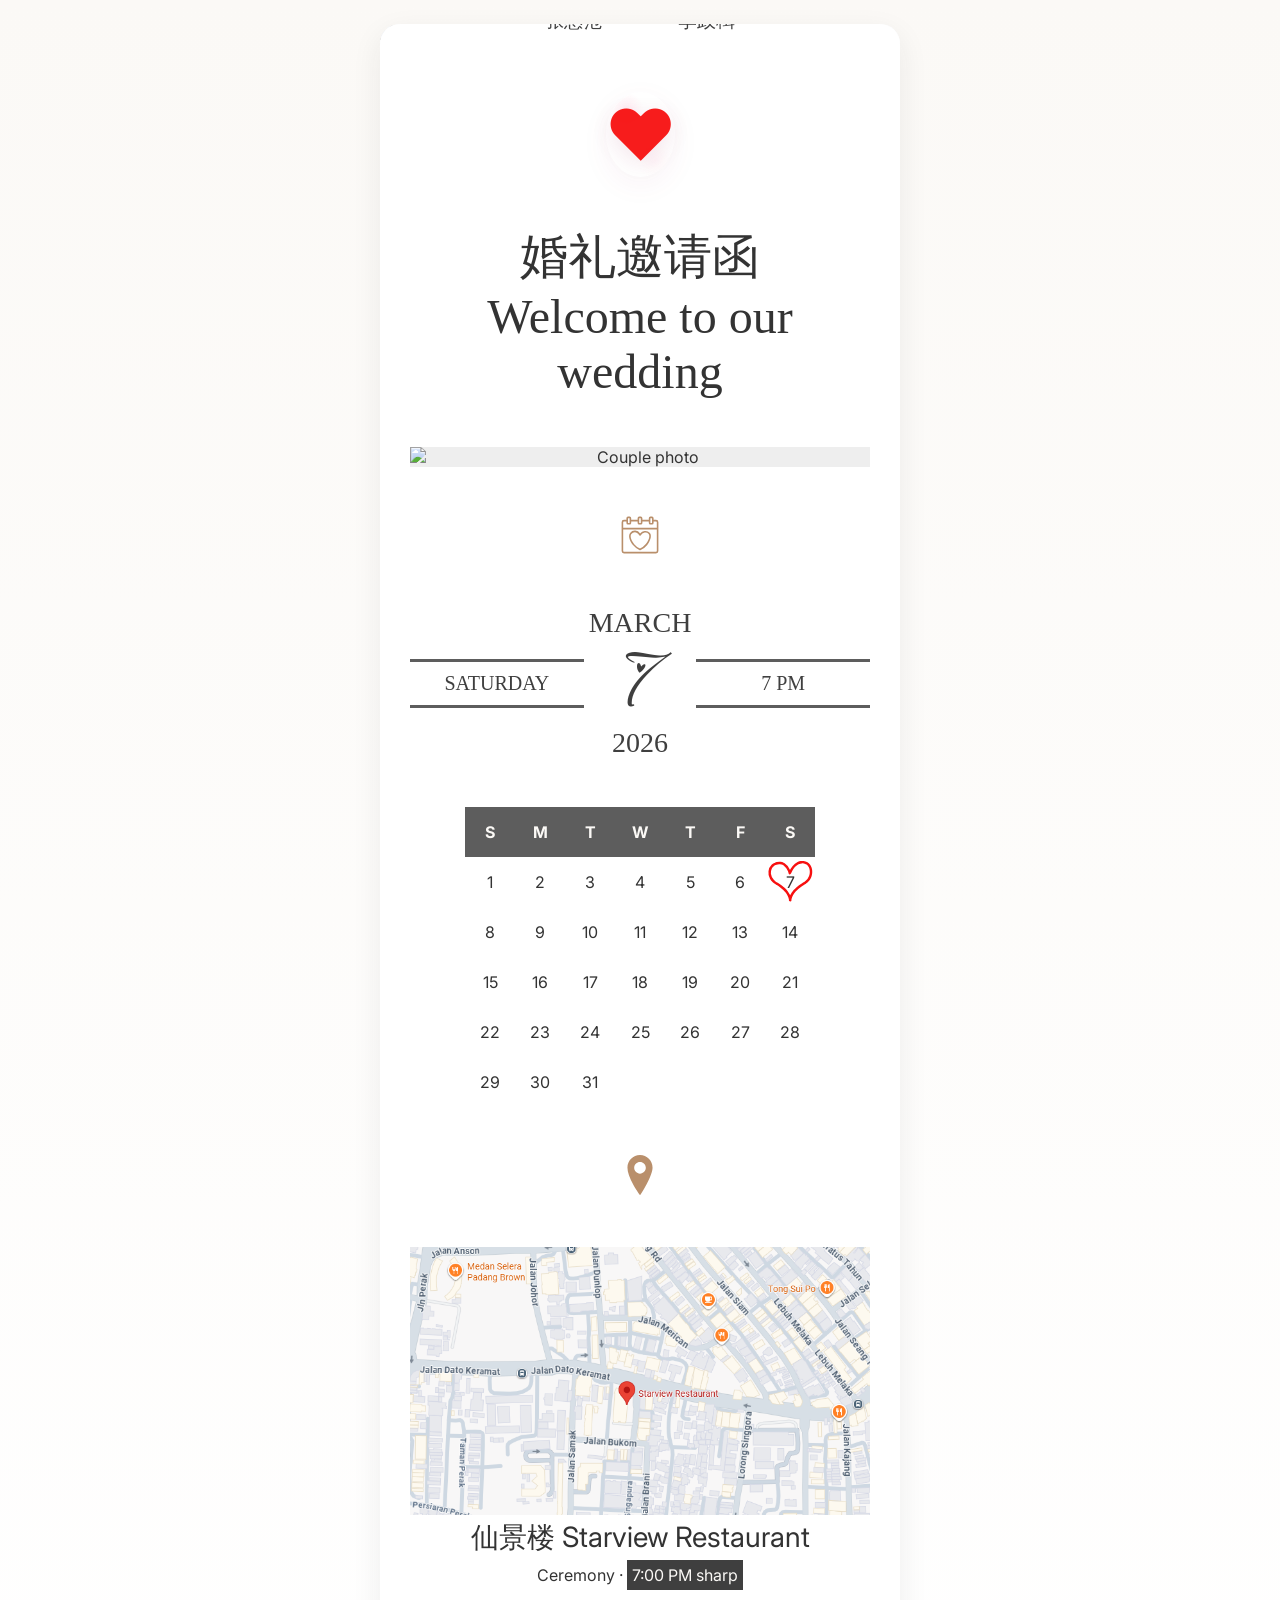
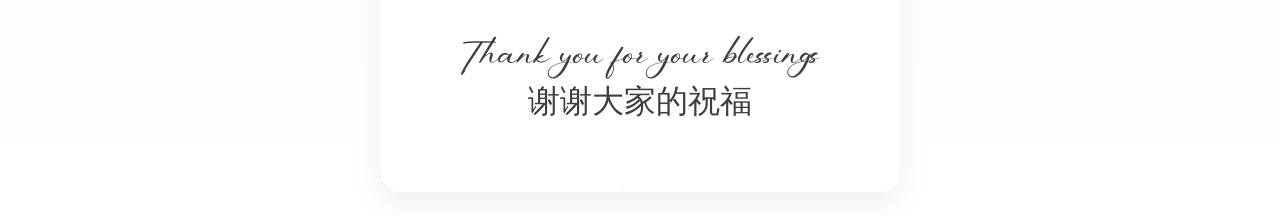
==== commit 889cf8a4: "Update" ====
--- a/Invitation.html
+++ b/Invitation.html
@@ -14,11 +14,13 @@
   </head>
 
   <body>
+    <audio id="bgMusic" src="Music/music.mp3" loop></audio>
     <div class="invite-wrap" role="main">
       <div class="photo" id="photo">
         <img src="Images/KEN01933.jpg" alt="Couple photo" />
         <div class="image-overlay">
-          <div class="image-date">3&nbsp;&nbsp;.&nbsp;&nbsp;7</div>
+          <!-- <div class="image-date">3&nbsp;&nbsp;.&nbsp;&nbsp;7</div> -->
+          <img src="Images/xi.png" />
           <div class="image-chinese">我们的婚礼</div>
           <div class="image-english">Our Wedding</div>
         </div>
@@ -43,7 +45,7 @@
       </div>
 
       <div class="invitation">
-        <div>婚礼邀请函</div>
+        <div class="invitation-chinese">婚礼邀请函</div>
         <div>Welcome to our wedding</div>
       </div>
 
@@ -51,7 +53,7 @@
         <img src="Images/KEN01935.jpg" alt="Couple photo" />
       </div>
 
-      <div class="heart-separator">
+      <!-- <div class="heart-separator">
         <svg
           xmlns="http://www.w3.org/2000/svg"
           xmlns:xlink="http://www.w3.org/1999/xlink"
@@ -65,6 +67,26 @@
             fill-opacity="1"
             d="M 1133.289062 511.320312 C 618.332031 509.621094 162.609375 1032.890625 372.984375 1654.179688 C 615.015625 2268.519531 1285.769531 2803.085938 1875 3238.683594 C 2464.230469 2803.085938 3134.980469 2268.519531 3377.019531 1654.179688 C 3587.390625 1032.890625 3131.671875 509.621094 2616.710938 511.320312 C 2356.199219 512.179688 2087.269531 652.390625 1875 977.21875 C 1662.730469 652.390625 1393.808594 512.179688 1133.289062 511.320312 Z M 1133.289062 511.320312 "
           />
+        </svg>
+      </div> -->
+
+      <div class="date-icon">
+        <svg
+          xmlns="http://www.w3.org/2000/svg"
+          width="40px"
+          height="40px"
+          viewBox="0 0 25 25"
+        >
+          <g id="calendar_love" data-name="calendar love">
+            <path
+              fill="#b98f6b"
+              d="M22.5,3H21V2a1,1,0,0,0-1-1H19a1,1,0,0,0-1,1V3H14V2a1,1,0,0,0-1-1H12a1,1,0,0,0-1,1V3H7V2A1,1,0,0,0,6,1H5A1,1,0,0,0,4,2V3H2.5A1.5,1.5,0,0,0,1,4.5v18A1.5,1.5,0,0,0,2.5,24h20A1.5,1.5,0,0,0,24,22.5V4.5A1.5,1.5,0,0,0,22.5,3ZM19,2l1,0,0,3L19,5ZM12,2l1,0V3.44s0,0,0,.06,0,0,0,.07L13,5,12,5ZM5,2,6,2,6,5,5,5ZM2.5,4H4V5A1,1,0,0,0,5,6H6A1,1,0,0,0,7,5V4h4V5a1,1,0,0,0,1,1H13a1,1,0,0,0,1-1V4h4V5a1,1,0,0,0,1,1H20a1,1,0,0,0,1-1V4h1.5a.5.5,0,0,1,.5.5V8H2V4.5A.5.5,0,0,1,2.5,4Zm20,19H2.5a.5.5,0,0,1-.5-.5V9H23V22.5A.5.5,0,0,1,22.5,23Z"
+            />
+            <path
+              fill="#b98f6b"
+              d="M15.35,10a4.36,4.36,0,0,0-2.79,1.56,3.85,3.85,0,0,0-6.27-.36c-1.65,2.17.37,5.81,1.82,7.61A10.77,10.77,0,0,0,12.31,22a.43.43,0,0,0,.19,0,.45.45,0,0,0,.2,0,10.76,10.76,0,0,0,4.19-3.15c1.59-2,3.38-5.64,1.82-7.62A3.85,3.85,0,0,0,15.35,10Zm.76,8.19A9.84,9.84,0,0,1,12.5,21a9.84,9.84,0,0,1-3.61-2.76c-1.37-1.71-3-4.83-1.8-6.39a2.92,2.92,0,0,1,2.26-1,2.88,2.88,0,0,1,1,.19A3.25,3.25,0,0,1,12,12.7a.51.51,0,0,0,.43.3.53.53,0,0,0,.47-.25A3.61,3.61,0,0,1,15.46,11a2.84,2.84,0,0,1,2.46.81C19.06,13.24,17.54,16.4,16.11,18.19Z"
+            />
+          </g>
         </svg>
       </div>
 
@@ -159,39 +181,39 @@
           </tbody>
         </table>
       </div>
-
-      <div class="location">
-        <div class="location-icon">
-          <svg
-            fill="#b98f6b"
-            version="1.1"
-            xmlns="http://www.w3.org/2000/svg"
-            xmlns:xlink="http://www.w3.org/1999/xlink"
-            width="50px"
-            height="50px"
-            viewBox="0 0 425.963 425.963"
-            xml:space="preserve"
-          >
-            <g>
-              <path
-                d="M213.285,0h-0.608C139.114,0,79.268,59.826,79.268,133.361c0,48.202,21.952,111.817,65.246,189.081
+      <div class="location-icon">
+        <svg
+          fill="#b98f6b"
+          version="1.1"
+          xmlns="http://www.w3.org/2000/svg"
+          xmlns:xlink="http://www.w3.org/1999/xlink"
+          width="40px"
+          height="40px"
+          viewBox="0 0 425.963 425.963"
+          xml:space="preserve"
+        >
+          <g>
+            <path
+              d="M213.285,0h-0.608C139.114,0,79.268,59.826,79.268,133.361c0,48.202,21.952,111.817,65.246,189.081
 		c32.098,57.281,64.646,101.152,64.972,101.588c0.906,1.217,2.334,1.934,3.847,1.934c0.043,0,0.087,0,0.13-0.002
 		c1.561-0.043,3.002-0.842,3.868-2.143c0.321-0.486,32.637-49.287,64.517-108.976c43.03-80.563,64.848-141.624,64.848-181.482
 		C346.693,59.825,286.846,0,213.285,0z M274.865,136.62c0,34.124-27.761,61.884-61.885,61.884
 		c-34.123,0-61.884-27.761-61.884-61.884s27.761-61.884,61.884-61.884C247.104,74.736,274.865,102.497,274.865,136.62z"
-              />
-            </g>
-          </svg>
-        </div>
-        <div class="location-map">
-          <a href="#">
-            <img src="Images/map.png" alt="仙景楼 Starview Restaurant"/>
-          </a>
-        </div>
-        <div>Ceremony · 7:00 PM sharp</div>
-        <div>仙景楼 Starview Restaurant</div>
-        <div>
-          341, Jalan Dato Keramat, George Town, 10150 George Town, Pulau Pinang
+            />
+          </g>
+        </svg>
+      </div>
+
+      <div class="location-map">
+        <a
+          target="_blank"
+          href="https://www.google.com/maps/place/Starview+Restaurant/@5.4122681,100.3196875,17z/data=!3m1!4b1!4m6!3m5!1s0x304ac3b8ddc1342b:0xd6c5275c4a71cf6c!8m2!3d5.4122681!4d100.3196875!16s%2Fg%2F11dyzcp1_8?entry=ttu&g_ep=EgoyMDI1MTEwNC4xIKXMDSoASAFQAw%3D%3D"
+        >
+          <img src="Images/map.png" alt="仙景楼 Starview Restaurant" />
+        </a>
+        <div class="location-detail">
+          <div class="location-name">仙景楼 Starview Restaurant</div>
+          <div class="location-time">Ceremony · <span class="sharp">7:00 PM sharp</span></div>
         </div>
       </div>
 
@@ -200,19 +222,19 @@
       <div id="countdown" class="countdown hide" aria-live="polite">
         <div class="unit" data-unit="days">
           <div class="value" id="days">--</div>
-          <span class="label">Days</span>
+          <span class="label">Day</span>
         </div>
         <div class="unit" data-unit="hours">
           <div class="value" id="hours">--</div>
-          <span class="label">Hours</span>
+          <span class="label">Hrs</span>
         </div>
         <div class="unit" data-unit="minutes">
           <div class="value" id="minutes">--</div>
-          <span class="label">Minutes</span>
+          <span class="label">Min</span>
         </div>
         <div class="unit" data-unit="seconds">
           <div class="value" id="seconds">--</div>
-          <span class="label">Seconds</span>
+          <span class="label">Sec</span>
         </div>
       </div>
 
@@ -220,33 +242,12 @@
 
       <div id="celebrate" class="celebrate" style="display: none">
         <div>Thank you for your blessings</div>
-        <div>谢谢大家的祝福</div>
-      </div>
-
-      <aside class="panel">
-        <div class="photo" id="photo">
-          <!-- Replace this image with your own photo; keep aspect ratio 3:2 -->
-          <img
-            src="https://images.unsplash.com/photo-1500048993953-df9a1f2f1f0b?q=80&w=1200&auto=format&fit=crop&ixlib=rb-4.0.3&s=placeholder"
-            alt="Couple photo"
-          />
-        </div>
-
-        <div class="info">
-          <div style="font-family: Playfair Display, serif; font-size: 20px">
-            You're invited
-          </div>
-          <div class="when">Ceremony · 6:00 PM</div>
-          <div class="location">Grand Hotel — 123 Wedding St, Kuala Lumpur</div>
-        </div>
-
-        <div
-          style="width: 100%; display: flex; gap: 12px; justify-content: center"
-        >
-          <a class="btn btn-secondary" href="#" id="mapLink">View map</a>
-          <a class="btn btn-secondary" href="#" id="contactLink">Contact</a>
-        </div>
-      </aside>
+        <div class="celebrate-chinese">谢谢大家的祝福</div>
+      </div>
+
+      <div class="photo shadow">
+        <img src="Images/KEN01885.jpg" alt="Couple Photo 2" />
+      </div>
     </div>
 
     <!-- RSVP Modal -->
--- a/style.css
+++ b/style.css
@@ -29,6 +29,27 @@
 @font-face {
   font-family: "LoveLight";
   src: url("Fonts/LoveLight-Regular.ttf") format("truetype");
+  font-weight: normal;
+  font-style: normal;
+}
+
+@font-face {
+  font-family: "HanyiSentyLotusRegular";
+  src: url("Fonts/HanyiSentyLotusRegular.ttf") format("truetype");
+  font-weight: normal;
+  font-style: normal;
+}
+
+@font-face {
+  font-family: "HuXiaoBao-SaoBao";
+  src: url("Fonts/HuXiaoBao-SaoBao Regular.otf") format("truetype");
+  font-weight: normal;
+  font-style: normal;
+}
+
+@font-face {
+  font-family: "Slidechunfeng";
+  src: url("Fonts/Slidechunfeng Regular.ttf") format("truetype");
   font-weight: normal;
   font-style: normal;
 }
@@ -148,9 +169,11 @@
     justify-content: center;
     overflow: hidden;
     position: relative;
+    &:first-of-type,
+    &:last-of-type {
+      margin: 0 -30px;
+    }
     &:first-of-type {
-      margin: 0 -30px;
-
       &::before {
         content: "";
         position: absolute;
@@ -180,6 +203,24 @@
       }
     }
 
+    &:last-of-type {
+      &::before {
+        content: "";
+        position: absolute;
+        top: 0;
+        left: 0;
+        width: 100%;
+        height: 5rem;
+        background: linear-gradient(
+          to bottom,
+          var(--card) 20%,
+          transparent 100%
+        );
+        filter: blur(0px);
+        z-index: 1;
+      }
+    }
+
     img {
       width: 100%;
       height: 100%;
@@ -188,20 +229,30 @@
 
     .image-overlay {
       position: absolute;
-      top: min(10vw, 5rem);
+      top: min(5cqi, 2.5rem);
       font-family: "RusticRoadway";
       color: var(--word);
       z-index: 2;
 
+      img {
+        width: min(15cqi, 7rem);
+        height: min(15cqi, 7rem);
+      }
+
       .image-date,
       .image-english {
-        font-style: italic;
-        font-size: min(10vw, 2.5rem);
+        font-size: min(8vw, 2.5rem);
       }
 
       .image-chinese {
-        font-size: min(15vw, 4rem);
+        font-family: "Slidechunfeng";
+        font-size: min(15vw, 5rem);
         color: var(--word);
+        letter-spacing: -20px;
+
+        @media (max-width: 375px) {
+          letter-spacing: -10px;
+        }
       }
     }
 
@@ -238,40 +289,40 @@
   .invitation {
     font-family: "Hanyi";
     font-size: min(10vw, 3rem);
+
+    .invitation-chinese {
+      font-family: "HanyiSentyLotusRegular";
+    }
   }
 
   .date {
     color: var(--word);
     font-family: "Times New Roman";
-    font-size: 1.5rem;
+    font-size: 1.25rem;
     width: 100%;
     display: flex;
     justify-content: center;
 
     .date-side {
       padding: 10px 0;
-      border-top: 4px solid var(--word-light);
-      border-bottom: 4px solid var(--word-light);
+      border-top: 3px solid var(--word-light);
+      border-bottom: 3px solid var(--word-light);
       align-self: center;
       flex: 1;
     }
 
     .date-middle {
       padding: 0 5px;
+      font-size: 1.75rem;
       .date-date {
-        font-size: 4.5rem;
+        font-size: 5.5rem;
         font-family: "LoveLight";
+        line-height: 5.5rem;
       }
     }
 
     @media (max-width: 424px) {
       font-size: 5cqi;
-
-      .date-middle {
-        .date-date {
-          font-size: 4rem;
-        }
-      }
     }
   }
 
@@ -322,11 +373,26 @@
     }
   }
 
-  .location{
-    .location-map{
-      img{
-        width: 100%;
-        height: auto;
+  .location-map {
+    img {
+      width: 100%;
+      height: auto;
+    }
+
+    .location-detail {
+      .location-name {
+        font-size: min(5cqi, 1.75rem);
+        margin-bottom: 0.5rem;
+      }
+
+      .location-time {
+        font-size: min(3cqi, 1rem);
+
+        .sharp {
+          background-color: var(--word);
+          color: var(--bg);
+          padding: 5px;
+        }
       }
     }
   }
@@ -344,6 +410,8 @@
       min-width: 80px;
       transform-origin: center;
       transition: transform 0.25s ease;
+      background-color: #f5f5f5;
+      padding: 10px 5px;
 
       .value {
         font-weight: 700;
@@ -366,13 +434,12 @@
   }
 
   .see-you-text-english {
-    font-family: 'RusticRoadway';
+    font-family: "RusticRoadway";
     font-size: 2.5rem;
   }
 
-
   .see-you-text-chinese {
-    font-family: 'Hanyi';
+    font-family: "HanyiSentyLotusRegular";
     font-size: 2.5rem;
   }
 
@@ -426,6 +493,10 @@
     font-family: "RusticRoadway";
     color: #3f3f3f;
     font-size: min(15vw, 2rem);
+
+    .celebrate-chinese {
+      font-family: "HanyiSentyLotusRegular";
+    }
   }
 }
 
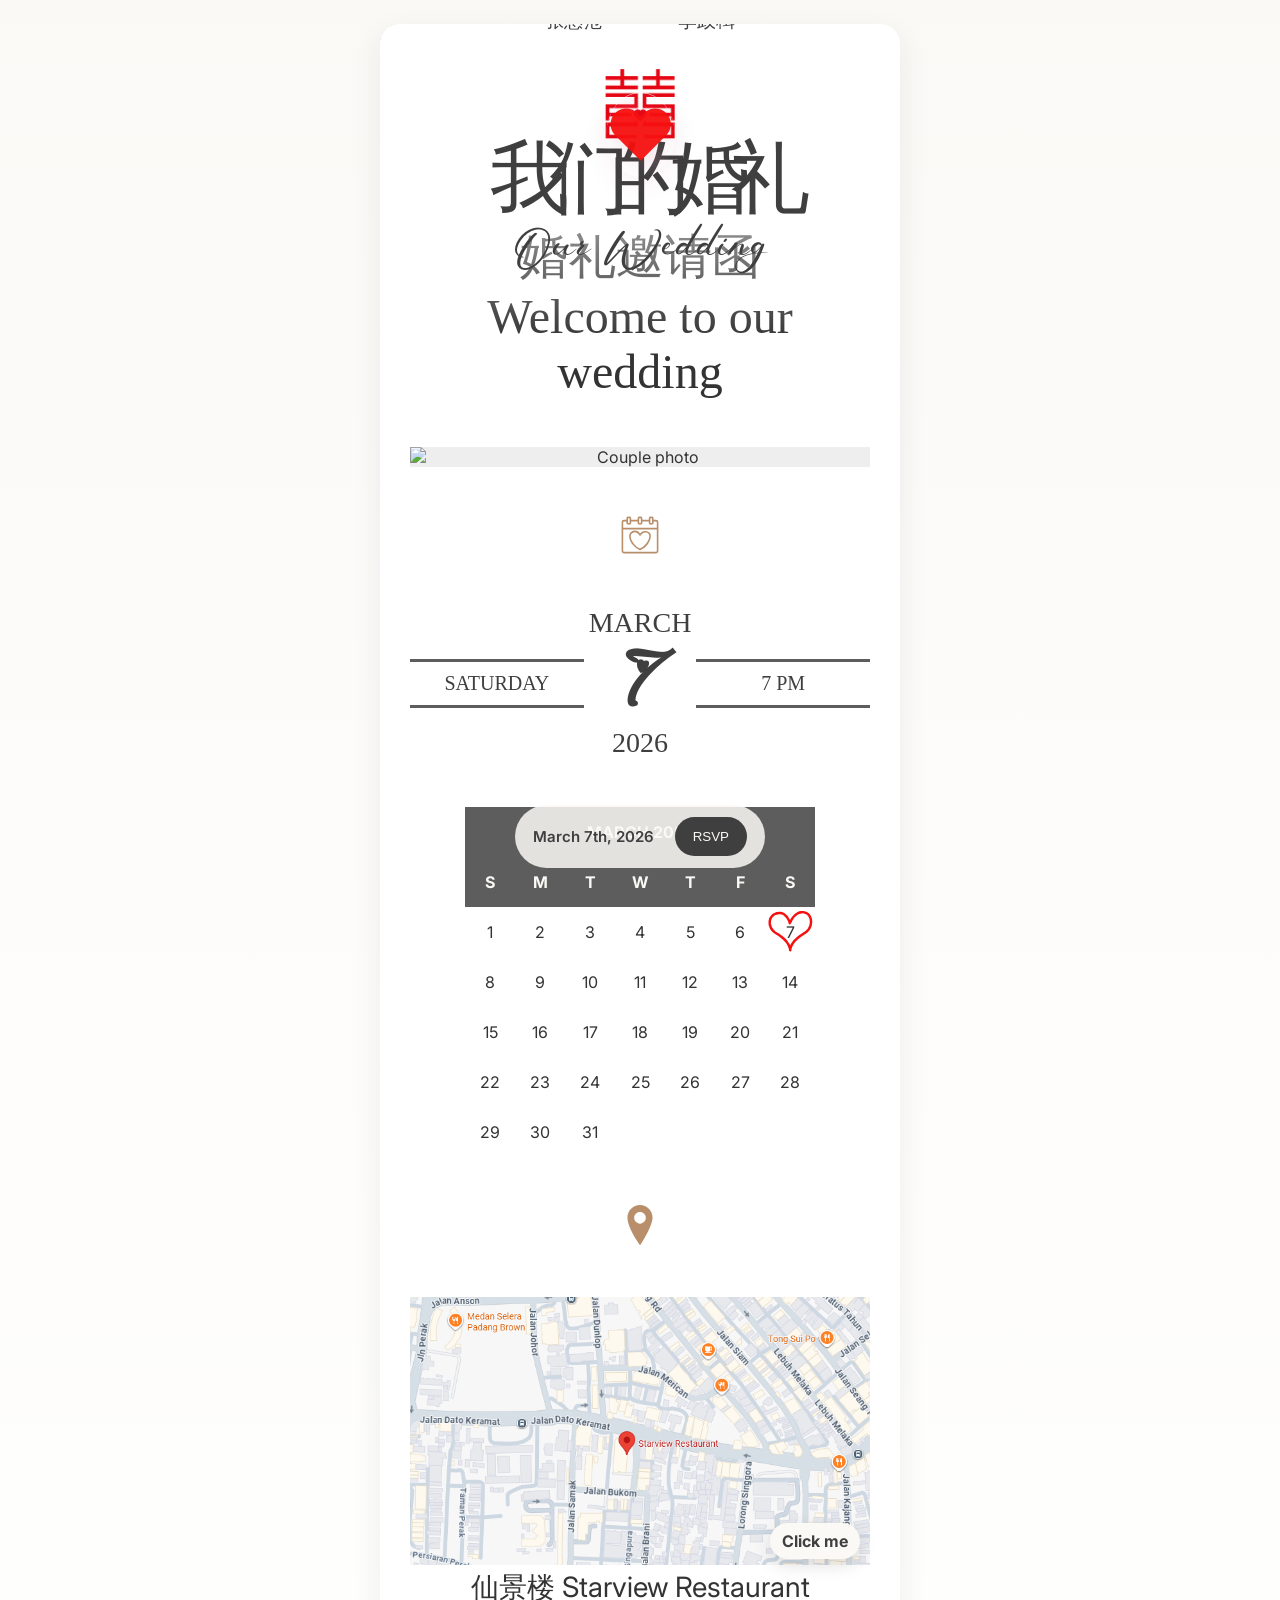
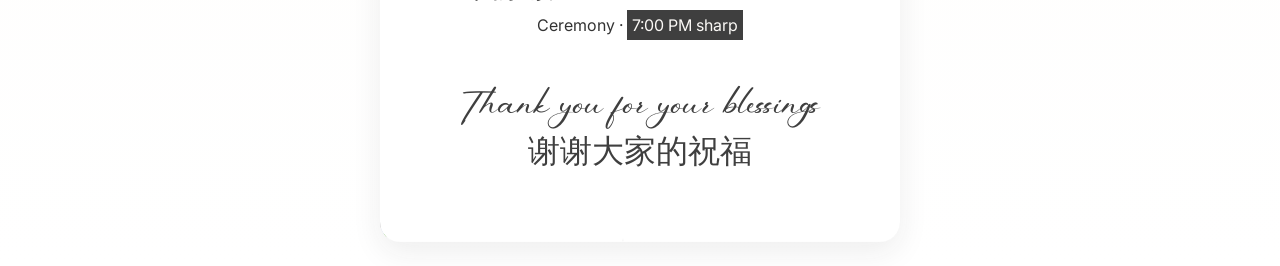
==== commit 413f329b: "Update styling and add RSVP button" ====
--- a/Invitation.html
+++ b/Invitation.html
@@ -103,6 +103,9 @@
       <div class="calendar">
         <table class="calendar-table">
           <thead>
+            <tr>
+              <th colspan="7">MARCH 2026</th>
+            </tr>
             <tr>
               <th>S</th>
               <th>M</th>
@@ -210,6 +213,7 @@
           href="https://www.google.com/maps/place/Starview+Restaurant/@5.4122681,100.3196875,17z/data=!3m1!4b1!4m6!3m5!1s0x304ac3b8ddc1342b:0xd6c5275c4a71cf6c!8m2!3d5.4122681!4d100.3196875!16s%2Fg%2F11dyzcp1_8?entry=ttu&g_ep=EgoyMDI1MTEwNC4xIKXMDSoASAFQAw%3D%3D"
         >
           <img src="Images/map.png" alt="仙景楼 Starview Restaurant" />
+          <span class="map-button">Click me</span>
         </a>
         <div class="location-detail">
           <div class="location-name">仙景楼 Starview Restaurant</div>
@@ -248,136 +252,8 @@
       <div class="photo shadow">
         <img src="Images/KEN01885.jpg" alt="Couple Photo 2" />
       </div>
+
+      <span class="rsvp">March 7th, 2026 <button onclick="goToLink();">RSVP</button></span>
     </div>
-
-    <!-- RSVP Modal -->
-    <div class="modal" id="modal">
-      <div
-        class="modal-card"
-        role="dialog"
-        aria-modal="true"
-        aria-labelledby="modalTitle"
-      >
-        <h3 id="modalTitle">RSVP</h3>
-        <div class="field">
-          <label>Name</label>
-          <input id="r_name" placeholder="Your full name" />
-        </div>
-        <div class="field">
-          <label>Attending</label>
-          <select id="r_attend">
-            <option value="yes">Yes — I will attend</option>
-            <option value="no">No — Sorry I can’t make it</option>
-          </select>
-        </div>
-        <div class="field">
-          <label>Message (optional)</label>
-          <textarea
-            id="r_msg"
-            rows="3"
-            placeholder="A short message"
-          ></textarea>
-        </div>
-        <div style="display: flex; gap: 10px; justify-content: flex-end">
-          <button class="btn btn-secondary" id="closeModal">Cancel</button>
-          <button class="btn btn-primary" id="saveRsvp">Send RSVP</button>
-        </div>
-      </div>
-    </div>
-
-    <script>
-      // ---- Replace these placeholders with your data ----
-      const HOST = window.location.origin; // used to build calendar link if desired
-      const event = {
-        title: "Aaron & Lina Wedding",
-        start: "20260606T100000Z", // UTC time in YYYYMMDDTHHMMSSZ (edit to your actual UTC time)
-        location: "Grand Hotel, Kuala Lumpur",
-        description: "Join us to celebrate our wedding.",
-      };
-      // --------------------------------------------------
-
-      const modal = document.getElementById("modal");
-      document
-        .getElementById("openRsvp")
-        .addEventListener("click", () => (modal.style.display = "flex"));
-      document
-        .getElementById("closeModal")
-        .addEventListener("click", () => (modal.style.display = "none"));
-
-      document.getElementById("saveRsvp").addEventListener("click", () => {
-        const name = document.getElementById("r_name").value.trim();
-        const attend = document.getElementById("r_attend").value;
-        const msg = document.getElementById("r_msg").value.trim();
-        if (!name) {
-          alert("Please enter your name");
-          return;
-        }
-        // For static hosting we save to localStorage as a demo. You can replace this with a fetch to Formspree/NetlifyForms.
-        const replies = JSON.parse(localStorage.getItem("rsvps") || "[]");
-        replies.push({ name, attend, msg, ts: new Date().toISOString() });
-        localStorage.setItem("rsvps", JSON.stringify(replies));
-        alert("Thank you — your RSVP has been recorded (demo).");
-        modal.style.display = "none";
-      });
-
-      // Add to calendar (simple ICS download)
-      document
-        .getElementById("addToCal")
-        .addEventListener("click", function (e) {
-          e.preventDefault();
-          const ics = [
-            "BEGIN:VCALENDAR",
-            "VERSION:2.0",
-            "PRODID:-//YourWedding//EN",
-            "BEGIN:VEVENT",
-            "UID:" + Date.now() + "@yourwedding",
-            "DTSTAMP:" +
-              new Date().toISOString().replace(/[-:]/g, "").split(".")[0] +
-              "Z",
-            "DTSTART:" + event.start,
-            "SUMMARY:" + event.title,
-            "LOCATION:" + event.location,
-            "DESCRIPTION:" + event.description,
-            "END:VEVENT",
-            "END:VCALENDAR",
-          ].join("\r\n");
-          const blob = new Blob([ics], { type: "text/calendar" });
-          const url = URL.createObjectURL(blob);
-          const a = document.createElement("a");
-          a.href = url;
-          a.download = "invite.ics";
-          document.body.appendChild(a);
-          a.click();
-          a.remove();
-          URL.revokeObjectURL(url);
-        });
-
-      // Map link (uses Google Maps search)
-      document
-        .getElementById("mapLink")
-        .addEventListener("click", function (e) {
-          e.preventDefault();
-          const q = encodeURIComponent("Grand Hotel Kuala Lumpur");
-          window.open(
-            "https://www.google.com/maps/search/?api=1&query=" + q,
-            "_blank"
-          );
-        });
-
-      // Contact — opens mail client
-      document
-        .getElementById("contactLink")
-        .addEventListener("click", function (e) {
-          e.preventDefault();
-          window.location.href =
-            "mailto:youremail@example.com?subject=" +
-            encodeURIComponent("Wedding RSVP/Question");
-        });
-
-      // small accessibility: close modal on outside click
-      modal.addEventListener("click", (ev) => {
-        if (ev.target === modal) modal.style.display = "none";
-      });
-    </script>
   </body>
 </html>
--- a/style.css
+++ b/style.css
@@ -112,6 +112,7 @@
 
 :root {
   --bg: #fbf9f6;
+  --bg-light: #fbf9f6d9;
   --card: #ffffff;
   --accent: #b98f6b;
   --muted: #7a6d62;
@@ -167,13 +168,14 @@
     display: flex;
     align-items: center;
     justify-content: center;
-    overflow: hidden;
     position: relative;
+
     &:first-of-type,
     &:last-of-type {
       margin: 0 -30px;
     }
-    &:first-of-type {
+
+    &:first-of-type{
       &::before {
         content: "";
         position: absolute;
@@ -181,11 +183,9 @@
         left: 0;
         width: 100%;
         height: min(20rem, 45vw);
-        background: linear-gradient(
-          to bottom,
-          var(--card) 20%,
-          transparent 100%
-        );
+        background: linear-gradient(to bottom,
+            var(--card) 20%,
+            transparent 100%);
         filter: blur(0px);
         z-index: 1;
       }
@@ -193,7 +193,7 @@
       &::after {
         content: "";
         position: absolute;
-        bottom: 0;
+        bottom: -2px;
         left: 0;
         width: 100%;
         height: min(20rem, 45vw);
@@ -211,11 +211,9 @@
         left: 0;
         width: 100%;
         height: 5rem;
-        background: linear-gradient(
-          to bottom,
-          var(--card) 20%,
-          transparent 100%
-        );
+        background: linear-gradient(to bottom,
+            var(--card) 20%,
+            transparent 100%);
         filter: blur(0px);
         z-index: 1;
       }
@@ -229,7 +227,7 @@
 
     .image-overlay {
       position: absolute;
-      top: min(5cqi, 2.5rem);
+      top: min(3cqi, 1.5rem);
       font-family: "RusticRoadway";
       color: var(--word);
       z-index: 2;
@@ -237,6 +235,7 @@
       img {
         width: min(15cqi, 7rem);
         height: min(15cqi, 7rem);
+        margin-bottom: max(-5cqi, -25px);
       }
 
       .image-date,
@@ -249,6 +248,7 @@
         font-size: min(15vw, 5rem);
         color: var(--word);
         letter-spacing: -20px;
+        line-height: min(15vw, 5rem);
 
         @media (max-width: 375px) {
           letter-spacing: -10px;
@@ -272,6 +272,7 @@
 
       @media (max-width: 424px) {
         font-size: 4.5cqi;
+
         .separator {
           margin: auto;
           padding: 0 6cqi;
@@ -314,10 +315,12 @@
     .date-middle {
       padding: 0 5px;
       font-size: 1.75rem;
+
       .date-date {
         font-size: 5.5rem;
         font-family: "LoveLight";
         line-height: 5.5rem;
+        font-weight: bold;
       }
     }
 
@@ -332,10 +335,14 @@
 
     .calendar-table {
       border-spacing: 0;
+
       th {
         background-color: var(--word-light);
         color: var(--bg);
-      }
+        border: var(--word-light) 1px solid;
+        padding: 0!important;
+      }
+
       th,
       td {
         width: 50px;
@@ -357,6 +364,7 @@
       }
 
       @media (max-width: 424px) {
+
         th,
         td {
           width: 12cqi;
@@ -374,10 +382,41 @@
   }
 
   .location-map {
-    img {
-      width: 100%;
-      height: auto;
-    }
+    a {
+      position: relative;
+
+      img {
+        width: 100%;
+        height: auto;
+      }
+
+      .map-button {
+        position: absolute;
+        bottom: 10px;
+        right: 10px;
+        width: auto;
+        font-size: min(4cqi, 1rem);
+        background: var(--bg);
+        color: var(--word);
+        font-weight: 700;
+        padding: 8px 12px;
+        border-radius: 999px;
+        display: inline-flex;
+        align-items: center;
+        box-shadow: 0 6px 18px rgba(0, 0, 0, 0.12);
+        cursor: pointer;
+        user-select: none;
+        transform-origin: center;
+        transition: transform 150ms ease, box-shadow 150ms ease;
+      }
+    }
+
+    a:hover .map-button,
+    a:focus .map-button {
+      transform: translateY(-3px);
+      box-shadow: 0 10px 26px rgba(0, 0, 0, 0.18);
+    }
+
 
     .location-detail {
       .location-name {
@@ -412,6 +451,7 @@
       transition: transform 0.25s ease;
       background-color: #f5f5f5;
       padding: 10px 5px;
+      border-radius: 20px;
 
       .value {
         font-weight: 700;
@@ -453,16 +493,12 @@
 
     .heart-wrap {
       border-radius: 50%;
-      background: radial-gradient(
-          circle at 30% 20%,
+      background: radial-gradient(circle at 30% 20%,
           rgba(255, 122, 162, 0.14),
-          transparent 20%
-        ),
-        radial-gradient(
-          circle at 70% 80%,
+          transparent 20%),
+        radial-gradient(circle at 70% 80%,
           rgba(255, 179, 201, 0.12),
-          transparent 22%
-        );
+          transparent 22%);
       position: relative;
       box-shadow: 0 8px 30px rgba(157, 42, 92, 0.05),
         inset 0 1px 0 rgba(255, 255, 255, 0.6);
@@ -498,83 +534,33 @@
       font-family: "HanyiSentyLotusRegular";
     }
   }
-}
-
-.btn {
-  padding: 12px 18px;
-  border-radius: 12px;
-  border: 0;
-  cursor: pointer;
-  font-weight: 600;
-}
-
-.btn-primary {
-  background: var(--accent);
-  color: white;
-  box-shadow: 0 6px 18px rgba(185, 143, 107, 0.24);
-}
-
-.btn-secondary {
-  background: transparent;
-  border: 1px solid #eee;
-  color: var(--muted);
-}
-
-.quote {
-  font-style: italic;
-  color: #a08b7b;
-}
-
-.info {
-  width: 100%;
-  display: flex;
-  flex-direction: column;
-  gap: 8px;
-  align-items: center;
-}
-
-.info .when {
-  font-weight: 600;
-}
-
-.location {
-  font-size: 14px;
-  color: var(--muted);
-  text-align: center;
-}
-
-/* modal */
-.modal {
-  position: fixed;
-  inset: 0;
-  display: none;
-  align-items: center;
-  justify-content: center;
-  background: rgba(0, 0, 0, 0.45);
-  z-index: 50;
-}
-
-.modal-card {
-  background: white;
-  padding: 22px;
-  border-radius: 14px;
-  min-width: 320px;
-  box-shadow: var(--shadow);
-}
-
-.field {
-  display: flex;
-  flex-direction: column;
-  gap: 6px;
-  margin-bottom: 12px;
-}
-
-input,
-textarea {
-  padding: 10px;
-  border-radius: 8px;
-  border: 1px solid #eee;
-  font-size: 15px;
+
+  .rsvp {
+    z-index:3;
+    position: fixed;
+    bottom: 2rem;
+    width: 250px;
+    left: 50%;
+    transform: translateX(-50%);
+    display: flex;
+    padding: 12px 18px;
+    border-radius: 35px;
+    background: var(--bg-light);
+    font-weight: 600;
+    font-size: 15px;
+    align-items: center;
+    color: var(--word);
+
+    button {
+      margin-left:auto;
+      padding: 12px 18px;
+      border-radius: 25px;
+      border: 0;
+      cursor: pointer;
+      background-color: var(--word);
+      color: var(--bg);
+    }
+  }
 }
 
 /* responsive */
@@ -585,5 +571,15 @@
 
   .invite-wrap {
     border-radius: 0;
-  }
-}
+
+    .countdown{
+      .unit{
+        min-width: 60px;
+      }
+    }
+
+    .rsvp{
+      bottom:1rem;
+    }
+  }
+}
